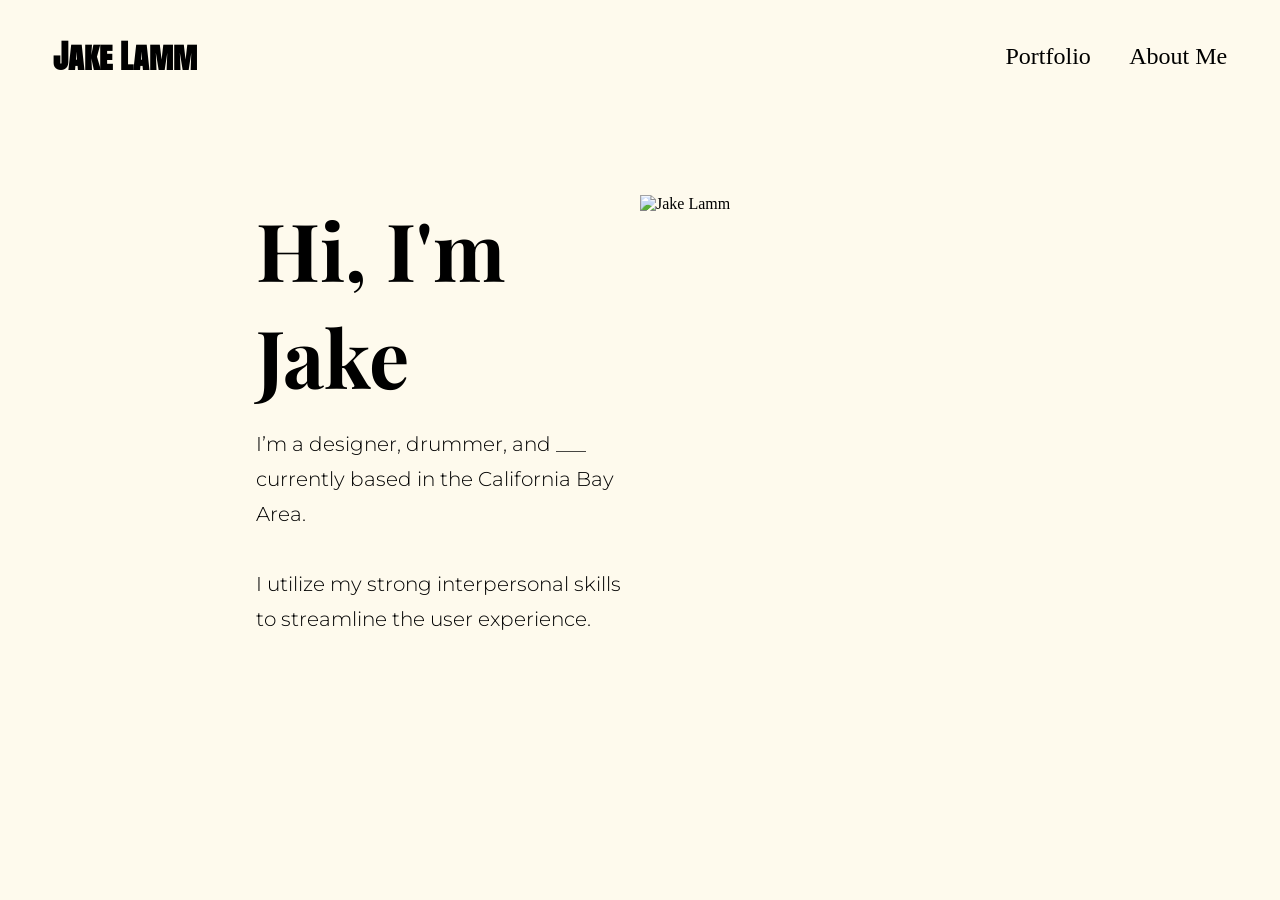
==== index.html @ f924c4e6 "Add files via upload" ====
<!DOCTYPE html>
<html lang="en">
<head>
    <meta charset="UTF-8">
    <meta name="viewport" content="width=device-width, initial-scale=1.0">
    <title>Jake Lamm - Portfolio</title>
    <link href="https://fonts.googleapis.com/css2?family=Anton+SC&display=swap" rel="stylesheet">
    <link href="https://fonts.googleapis.com/css2?family=Playfair+Display:ital,wght@0,400..900;1,400..900&display=swap" rel="stylesheet">
    <link href="https://fonts.googleapis.com/css2?family=Montserrat:ital,wght@0,100..900;1,100..900&family=Playfair+Display:ital,wght@0,400..900;1,400..900&display=swap" rel="stylesheet">
    <link href="styles.css" rel="stylesheet">
</head>
<body>

    <header>
        <h1><a href="index.html">Jake Lamm</a></h1>
        <ul>
            <li><a href="work.html">Portfolio</a></li>
            <li><a href="aboutme.html">About Me</a></li>
        </ul>
    </header>

    <main class="homepage">
        <section>
            <h1>Hi, I'm Jake</h1>
            <br>
            <p>I’m a designer, drummer, and ___ currently based in the California Bay Area. <br> <br>
            I utilize my strong interpersonal skills to streamline the user experience. 
            </p>
        </section>

        <img src="images/jakelamm.jpg" alt="Jake Lamm" width="400px" height="400px">
        <!-- UPDATE PICTURE -->
    </main>
    
</body>
</html>
---- styles.css ----
h1, h2, h3, p, nav ul {
    margin: 0;  
    padding: 0;
}

body{
    background-color: #fefaed;
}

/* Header */
header{
    display: flex;
    justify-content: space-between;
    padding: 1.5vw 3.5vw;
    align-items: center;
}

header h1 a{
    color: black;
    text-decoration: none;
    font-family: Anton SC;
    /* NEW FONT */
}

header ul {
    list-style-type: none;
    display: flex;
}

header ul li a {
    display: block;
    text-align: center;
    text-decoration: none;
    margin-left: 3vw;
    color: black;
    font-size: x-large;
}

/* body */
body main{
    margin: auto;
    margin-top: 7vw;
}

main{
    justify-content: space-around;
    max-width: 60vw;
}

.homepage{
    display: flex;
}

main h1{
    font-family: Playfair Display;
    font-size: 5em;
}

main p{
    font-size: 1.25em;
    line-height: 1.75em;
    font-family: Montserrat;
    font-weight: 300;
}

main section{
    max-width: 30vw;
}

/* Portfolio  */
main aside h2{
    /* border-bottom: 3px solid #8d8d8d; */
    margin-bottom: 20px;
}

main aside section{
    display: flex;
    justify-content: space-between;
    margin: 5px;
}
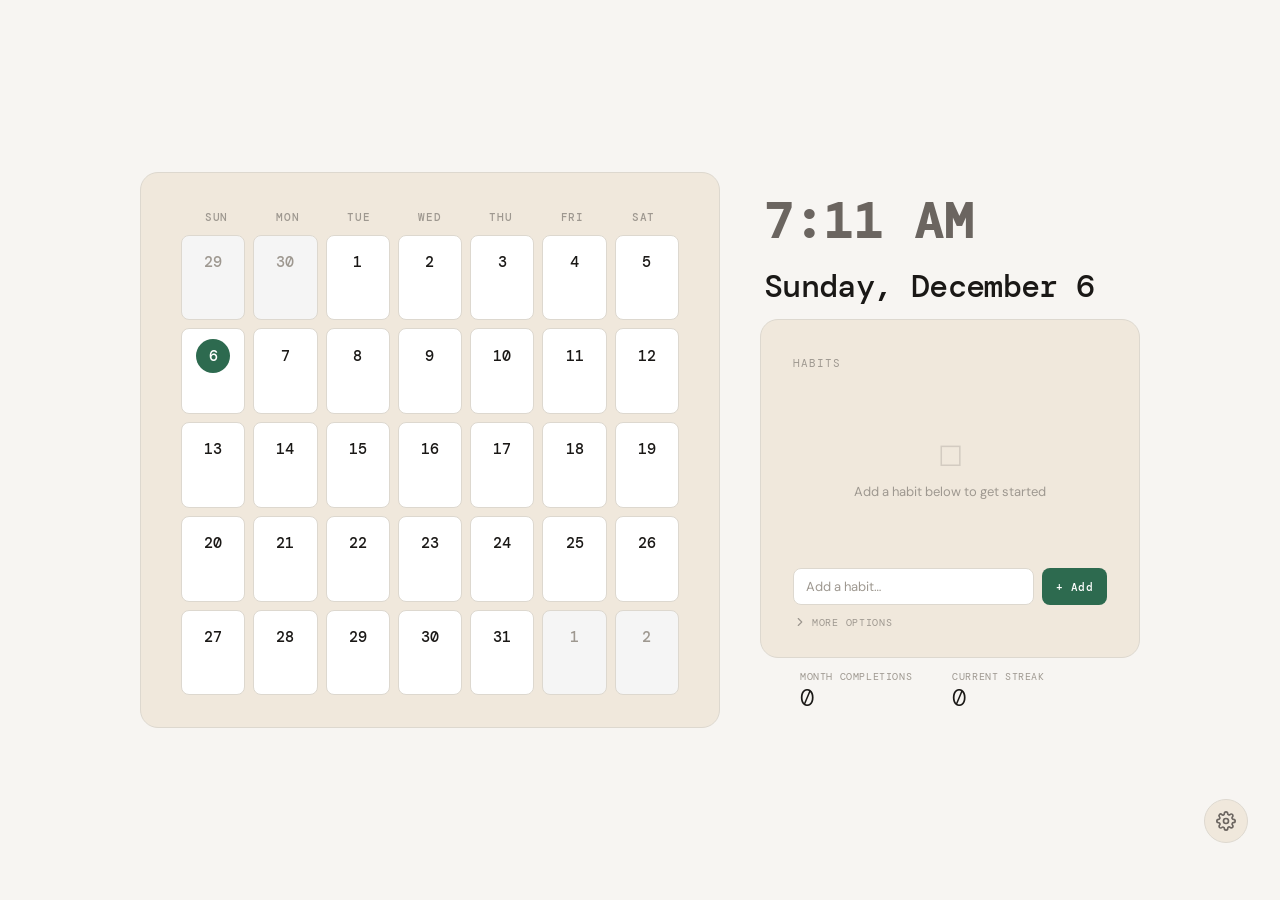
==== commit e973ed20: "Create index.html hopefully this works..." ====
--- a/index.html
+++ b/index.html
@@ -1,36 +1,2265 @@
 <!DOCTYPE html>
 <html lang="en">
 <head>
-    <meta charset="UTF-8">
-    <meta name="viewport" content="width=device-width, initial-scale=1.0">
-    <title>Jake Lamm - Portfolio</title>
-    <link href="https://fonts.googleapis.com/css2?family=Anton+SC&display=swap" rel="stylesheet">
-    <link href="https://fonts.googleapis.com/css2?family=Playfair+Display:ital,wght@0,400..900;1,400..900&display=swap" rel="stylesheet">
-    <link href="https://fonts.googleapis.com/css2?family=Montserrat:ital,wght@0,100..900;1,100..900&family=Playfair+Display:ital,wght@0,400..900;1,400..900&display=swap" rel="stylesheet">
-    <link href="styles.css" rel="stylesheet">
+<meta charset="UTF-8">
+<meta name="viewport" content="width=device-width, initial-scale=1.0">
+<title>Habit Tracker</title>
+<link rel="preconnect" href="https://fonts.googleapis.com">
+<link href="https://fonts.googleapis.com/css2?family=DM+Mono:wght@300;400;500&family=DM+Sans:wght@300;400;500&display=swap" rel="stylesheet">
+<style>
+*, *::before, *::after { box-sizing: border-box; margin: 0; padding: 0; }
+
+:root {
+  --bg: #f7f5f2;
+  --surface: #f0e8dc;
+  --surface-alt: #ede9e1;
+  --border: #ddd8cf;
+  --border-strong: #b8b0a2;
+  --text-primary: #1a1816;
+  --text-secondary: #6b6560;
+  --text-muted: #9e9890;
+  --accent: #2d6a4f;
+  --accent-mid: #40916c;
+  --accent-light: #d8f0e4;
+  --accent-text: #1b4332;
+  --done-bg: #d8f0e4;
+  --done-border: #95d5b2;
+  --done-text: #1b4332;
+  --danger: #b91c1c;
+  --font-sans: 'DM Sans', sans-serif;
+  --font-mono: 'DM Mono', monospace;
+  --r: 8px;
+  --r-lg: 14px;
+}
+
+html, body {
+  height: 100%;
+  font-family: var(--font-sans);
+  background: var(--bg);
+  color: var(--text-primary);
+  overflow: hidden;
+}
+
+.layout {
+  display: flex;
+  flex-direction: row;
+  align-items: center;
+  justify-content: center;
+  gap: 2.5rem;
+  width: 100vw;
+  height: 100vh;
+  padding: 7rem 8rem;
+}
+
+/* ── LEFT: Calendar ───────────────────────────── */
+.cal-column {
+  display: flex;
+  flex-direction: column;
+  align-items: stretch;
+  gap: 0.5rem;
+  flex: 3;
+  min-width: 0;
+  max-width: 580px;
+  height: auto;
+  align-self: center;
+}
+
+.cal-pane {
+  background: var(--surface);
+  border: 1px solid var(--border);
+  border-radius: 18px;
+  display: flex;
+  flex-direction: column;
+  padding: 2rem 2.5rem 2rem;
+  overflow: hidden;
+  min-width: 0;
+  flex: none;
+}
+
+.cal-header {
+  display: flex;
+  align-items: center;
+  justify-content: space-between;
+  margin-bottom: 1.75rem;
+  flex-shrink: 0;
+  position: relative;
+}
+
+.cal-title {
+  font-family: var(--font-mono);
+  font-size: 36px;
+  font-weight: 500;
+  letter-spacing: -0.03em;
+  color: var(--text-primary);
+  position: absolute;
+  left: 50%;
+  transform: translateX(-50%);
+  white-space: nowrap;
+}
+
+.cal-nav {
+  display: flex;
+  gap: 6px;
+}
+
+.cal-nav button {
+  width: 36px;
+  height: 36px;
+  border: 1px solid var(--border);
+  background: none;
+  border-radius: var(--r);
+  cursor: pointer;
+  color: var(--text-secondary);
+  font-size: 18px;
+  display: flex;
+  align-items: center;
+  justify-content: center;
+  transition: background 0.1s, border-color 0.1s;
+}
+
+.cal-nav button:hover {
+  background: var(--surface-alt);
+  border-color: var(--border-strong);
+}
+
+.cal-dow {
+  display: grid;
+  grid-template-columns: repeat(7, 1fr);
+  margin-bottom: 6px;
+  flex-shrink: 0;
+}
+
+.cal-dow span {
+  text-align: center;
+  font-family: var(--font-mono);
+  font-size: 11px;
+  font-weight: 500;
+  text-transform: uppercase;
+  letter-spacing: 0.07em;
+  color: var(--text-muted);
+  padding: 5px 0;
+}
+
+.cal-grid {
+  display: grid;
+  grid-template-columns: repeat(7, 1fr);
+  gap: 8px;
+  min-height: 0;
+}
+
+.cal-day {
+  display: flex;
+  flex-direction: column;
+  align-items: center;
+  justify-content: space-between;
+  padding: 15% 0 12%;
+  border-radius: var(--r);
+  cursor: pointer;
+  transition: background 0.1s, border-color 0.1s;
+  min-height: 0;
+  background: #ffffff;
+  border: 1px solid var(--border);
+  position: relative;
+  aspect-ratio: 3 / 4;
+}
+
+.cell-bottom-stack {
+  display: flex;
+  flex-direction: column;
+  align-items: center;
+  gap: 10px;
+}
+
+.note-icon {
+  width: 12px;
+  height: 12px;
+  color: var(--text-muted);
+  position: relative;
+  cursor: default;
+}
+
+.note-icon svg { width: 100%; height: 100%; display: block; }
+
+.note-tooltip {
+  display: none;
+  position: absolute;
+  bottom: calc(100% + 8px);
+  left: 50%;
+  transform: translateX(-50%);
+  background: var(--text-primary);
+  color: var(--bg);
+  font-family: var(--font-sans);
+  font-size: 12px;
+  line-height: 1.4;
+  padding: 8px 10px;
+  border-radius: 8px;
+  width: 160px;
+  white-space: pre-wrap;
+  word-break: break-word;
+  box-shadow: 0 4px 16px rgba(0,0,0,0.18);
+  z-index: 300;
+  pointer-events: none;
+}
+
+.note-tooltip::after {
+  content: '';
+  position: absolute;
+  top: 100%;
+  left: 50%;
+  transform: translateX(-50%);
+  border: 5px solid transparent;
+  border-top-color: var(--text-primary);
+}
+
+.note-icon:hover .note-tooltip { display: block; }
+
+.cal-day.other-month .note-icon { opacity: 0.4; }
+
+.cal-day:hover:not(.other-month) { border-color: var(--border-strong); border-width: 2px; }
+.cal-day.other-month { cursor: default; background: #f5f5f5; border-color: var(--border); }
+.cal-day.other-month .cal-day-num { color: #bbb; }
+.cal-day.other-month .dot { opacity: 0.3; }
+
+.cal-day-num {
+  font-family: var(--font-mono);
+  font-size: 15px;
+  font-weight: 500;
+  color: var(--text-primary);
+  line-height: 1;
+  width: 34px;
+  height: 34px;
+  display: flex;
+  align-items: center;
+  justify-content: center;
+  border-radius: 50%;
+  flex-shrink: 0;
+  transition: background 0.1s, color 0.1s;
+}
+
+.cal-day.other-month .cal-day-num { color: var(--text-muted); }
+
+.cal-day.today .cal-day-num {
+  background: var(--accent);
+  color: #fff;
+  font-weight: 500;
+}
+
+.cal-day.selected:not(.today) .cal-day-num {
+  outline: 2px solid var(--accent);
+  outline-offset: 1px;
+  background: var(--accent-light);
+  color: var(--accent-text);
+}
+
+.dot-row {
+  display: flex;
+  gap: 3px;
+  flex-wrap: wrap;
+  justify-content: center;
+  max-width: 42px;
+}
+
+.dot {
+  width: 6px;
+  height: 6px;
+  border-radius: 50%;
+  background: var(--accent-mid);
+  opacity: 0.25;
+  transition: opacity 0.1s;
+}
+
+.dot.done { opacity: 1; }
+
+/* Footer row */
+.cal-footer {
+  display: flex;
+  align-items: center;
+  justify-content: space-between;
+  padding: 0 2.5rem;
+  flex-shrink: 0;
+  gap: 1rem;
+}
+
+.cal-stats {
+  display: flex;
+  gap: 2.5rem;
+}
+
+.cal-stat-label {
+  font-family: var(--font-mono);
+  font-size: 10px;
+  text-transform: uppercase;
+  letter-spacing: 0.06em;
+  color: var(--text-muted);
+  margin-bottom: 3px;
+}
+
+.cal-stat-value {
+  font-family: var(--font-mono);
+  font-size: 24px;
+  font-weight: 300;
+  color: var(--text-primary);
+  line-height: 1;
+}
+
+.cal-legend {
+  display: flex;
+  gap: 1rem;
+  flex-wrap: wrap;
+  justify-content: flex-end;
+}
+
+.legend-item {
+  display: flex;
+  align-items: center;
+  gap: 6px;
+  font-size: 11px;
+  color: var(--text-muted);
+}
+
+.legend-dot {
+  width: 8px;
+  height: 8px;
+  border-radius: 50%;
+}
+
+/* ── RIGHT: Habits pane ──────────────────────── */
+.habits-column {
+  display: flex;
+  flex-direction: column;
+  align-items: stretch;
+  gap: 0.75rem;
+  flex: 2;
+  min-width: 0;
+  max-width: 380px;
+  align-self: center;
+}
+
+.clock-label {
+  font-family: var(--font-mono);
+  font-size: 48px;
+  font-weight: 600;
+  color: var(--text-secondary);
+  letter-spacing: 0.02em;
+  padding: 0 4px;
+}
+
+.selected-date-label {
+  font-family: var(--font-mono);
+  font-size: 32px;
+  font-weight: 500;
+  color: var(--text-primary);
+  letter-spacing: -0.02em;
+  padding: 0 4px;
+}
+.habits-pane {
+  display: flex;
+  flex-direction: column;
+  height: auto;
+  max-height: 65%;
+  overflow: hidden;
+  background: var(--surface);
+  border: 1px solid var(--border);
+  border-radius: 18px;
+  min-width: 0;
+}
+
+.habits-top {
+  padding: 2.25rem 2rem 1.25rem;
+  flex-shrink: 0;
+}
+
+.habits-header {
+  display: flex;
+  align-items: baseline;
+  justify-content: space-between;
+}
+
+.habits-title {
+  font-family: var(--font-mono);
+  font-size: 11px;
+  text-transform: uppercase;
+  letter-spacing: 0.09em;
+  color: var(--text-muted);
+}
+
+.add-form {
+  display: flex;
+  flex-direction: column;
+  gap: 10px;
+  padding: 1.25rem 2rem 1.75rem;
+  flex-shrink: 0;
+}
+
+.add-form-row {
+  display: flex;
+  gap: 8px;
+}
+
+.add-form input {
+  flex: 1;
+  font-family: var(--font-sans);
+  font-size: 13px;
+  padding: 9px 12px;
+  border: 1.5px solid var(--border);
+  border-radius: var(--r);
+  background: #ffffff;
+  color: var(--text-primary);
+  outline: none;
+  transition: border-color 0.15s;
+}
+
+.add-form input::placeholder { color: var(--text-muted); }
+.add-form input:focus { border-color: var(--accent); }
+
+.add-form #add-btn {
+  font-family: var(--font-mono);
+  font-size: 11px;
+  font-weight: 500;
+  padding: 9px 14px;
+  background: var(--accent);
+  color: #fff;
+  border: none;
+  border-radius: var(--r);
+  cursor: pointer;
+  letter-spacing: 0.03em;
+  transition: opacity 0.15s, transform 0.1s;
+  white-space: nowrap;
+}
+
+.add-form #add-btn:hover { opacity: 0.85; }
+.add-form #add-btn:active { transform: scale(0.97); }
+
+.habit-list-scroll {
+  flex: 1;
+  overflow-y: auto;
+  padding: 0 2rem;
+}
+
+.habit-list {
+  display: flex;
+  flex-direction: column;
+  gap: 8px;
+}
+
+.habit-card {
+  background: #ffffff;
+  border: 1px solid var(--border);
+  border-radius: var(--r-lg);
+  padding: 12px 15px;
+  display: flex;
+  align-items: center;
+  gap: 12px;
+  cursor: pointer;
+  transition: border-color 0.12s, background 0.12s, transform 0.1s;
+  user-select: none;
+}
+
+.habit-card:hover { border-color: var(--border-strong); }
+.habit-card:active { transform: scale(0.99); }
+.habit-card.done { background: var(--done-bg); border-color: var(--done-border); }
+
+.habit-check {
+  width: 26px;
+  height: 26px;
+  border-radius: 50%;
+  border: 1.5px solid var(--border-strong);
+  background: #ffffff;
+  display: flex;
+  align-items: center;
+  justify-content: center;
+  flex-shrink: 0;
+  transition: all 0.12s;
+}
+
+.habit-card.done .habit-check { background: var(--accent); border-color: var(--accent); }
+
+.habit-check svg {
+  width: 12px; height: 12px;
+  stroke: #fff; stroke-width: 2.5; fill: none;
+  opacity: 0; transition: opacity 0.1s;
+}
+
+.habit-card.done .habit-check svg { opacity: 1; }
+
+.habit-info { flex: 1; min-width: 0; }
+
+.habit-name {
+  font-size: 14px;
+  font-weight: 400;
+  color: var(--text-primary);
+  white-space: nowrap;
+  overflow: hidden;
+  text-overflow: ellipsis;
+  cursor: text;
+}
+
+.habit-name:hover { text-decoration: underline; text-decoration-color: var(--border-strong); }
+
+.habit-card.done .habit-name { color: var(--done-text); }
+
+.habit-meta {
+  display: flex;
+  align-items: center;
+  gap: 8px;
+  margin-top: 4px;
+}
+
+.habit-streak {
+  font-family: var(--font-mono);
+  font-size: 10px;
+  color: var(--text-muted);
+}
+
+.habit-streak.active { color: var(--accent); }
+
+.habit-week-dots {
+  display: flex;
+  gap: 3px;
+  align-items: center;
+}
+
+.week-dot {
+  width: 6px; height: 6px;
+  border-radius: 50%;
+  background: var(--border-strong);
+}
+
+.week-dot.done { background: var(--accent-mid); }
+.week-dot.sel { outline: 1.5px solid var(--accent); outline-offset: 1px; }
+
+.del-btn {
+  width: 26px; height: 26px;
+  background: none; border: none;
+  cursor: pointer;
+  color: var(--text-muted);
+  font-size: 17px; line-height: 1;
+  display: flex; align-items: center; justify-content: center;
+  border-radius: var(--r);
+  opacity: 0;
+  transition: opacity 0.12s, color 0.1s, background 0.1s;
+  flex-shrink: 0;
+}
+
+.habit-card:hover .del-btn { opacity: 1; }
+.del-btn:hover { color: var(--danger); background: #fee2e2; }
+
+.edit-btn {
+  width: 26px; height: 26px;
+  background: none; border: none;
+  cursor: pointer;
+  color: var(--text-muted);
+  display: flex; align-items: center; justify-content: center;
+  border-radius: var(--r);
+  opacity: 0;
+  transition: opacity 0.12s, color 0.1s, background 0.1s;
+  flex-shrink: 0;
+}
+
+.edit-btn svg { width: 13px; height: 13px; }
+.habit-card:hover .edit-btn { opacity: 1; }
+.edit-btn:hover { color: var(--accent); background: var(--accent-light); }
+
+.edit-section-label {
+  font-family: var(--font-mono);
+  font-size: 10px;
+  text-transform: uppercase;
+  letter-spacing: 0.07em;
+  color: var(--text-muted);
+  margin-bottom: 5px;
+}
+
+.edit-dates-row {
+  display: grid;
+  grid-template-columns: 1fr 1fr;
+  gap: 10px;
+}
+
+.edit-days-presets { display: flex; gap: 6px; margin-top: -4px; }
+
+/* ── Edit form ────────────────────────────── */
+.habit-card-edit {
+  background: #ffffff;
+  border: 1.5px solid var(--accent);
+  border-radius: var(--r-lg);
+  padding: 12px 15px;
+  display: flex;
+  flex-direction: column;
+  gap: 10px;
+  cursor: default;
+}
+
+.edit-row {
+  display: flex;
+  gap: 8px;
+}
+
+.edit-name-input {
+  flex: 1;
+  font-family: var(--font-sans);
+  font-size: 14px;
+  padding: 8px 10px;
+  border: 1.5px solid var(--border);
+  border-radius: var(--r);
+  background: #ffffff;
+  color: var(--text-primary);
+  outline: none;
+  transition: border-color 0.15s;
+}
+
+.edit-name-input:focus { border-color: var(--accent); }
+
+.edit-actions {
+  display: flex;
+  gap: 8px;
+  justify-content: flex-end;
+}
+
+.edit-save-btn, .edit-cancel-btn {
+  font-family: var(--font-mono);
+  font-size: 11px;
+  font-weight: 500;
+  padding: 7px 14px;
+  border-radius: var(--r);
+  cursor: pointer;
+  letter-spacing: 0.03em;
+  border: none;
+  transition: opacity 0.15s;
+}
+
+.edit-save-btn { background: var(--accent); color: #fff; }
+.edit-cancel-btn { background: var(--surface); color: var(--text-secondary); border: 1px solid var(--border); }
+.edit-save-btn:hover, .edit-cancel-btn:hover { opacity: 0.85; }
+
+.empty-state {
+  text-align: center;
+  padding: 3rem 0;
+  color: var(--text-muted);
+}
+
+.empty-state .e-icon { font-size: 28px; display: block; margin-bottom: 8px; opacity: 0.35; }
+.empty-state p { font-size: 13px; }
+
+.habit-card.unscheduled { opacity: 0.45; }
+.habit-card.unscheduled .habit-name { cursor: default; }
+.habit-card.unscheduled .habit-name:hover { background: none; text-decoration: none; }
+.habit-check-off { border-color: var(--border) !important; background: var(--surface-alt) !important; }
+
+.more-settings-toggle {
+  display: flex;
+  align-items: center;
+  gap: 5px;
+  background: none;
+  border: none;
+  outline: none;
+  box-shadow: none;
+  font-family: var(--font-mono);
+  font-size: 10px;
+  text-transform: uppercase;
+  letter-spacing: 0.07em;
+  color: var(--text-muted);
+  cursor: pointer;
+  padding: 0;
+  margin: 0;
+  transition: color 0.12s;
+  align-self: flex-start;
+  -webkit-appearance: none;
+  appearance: none;
+}
+
+.more-settings-toggle:hover { color: var(--text-secondary); }
+.more-settings-toggle:focus { outline: none; box-shadow: none; }
+.more-settings-toggle svg { width: 14px; height: 14px; transition: transform 0.2s; flex-shrink: 0; }
+.more-settings-toggle svg { transform: rotate(0deg); }
+.more-settings-toggle[aria-expanded="false"] svg { transform: rotate(-90deg); }
+
+.more-settings-panel { display: none; flex-direction: column; gap: 10px; padding-top: 4px; }
+.more-settings-panel.open { display: flex; }
+
+.more-settings-label {
+  font-family: var(--font-mono);
+  font-size: 10px;
+  text-transform: uppercase;
+  letter-spacing: 0.07em;
+  color: var(--text-muted);
+}
+
+.habit-days-row { display: flex; gap: 5px; }
+
+.habit-day-btn {
+  width: 32px;
+  height: 32px;
+  flex-shrink: 0;
+  font-family: var(--font-mono);
+  font-size: 11px;
+  font-weight: 500;
+  padding: 0;
+  border: 1px solid var(--border);
+  background: #ffffff;
+  color: var(--text-muted);
+  border-radius: 50%;
+  cursor: pointer;
+  display: flex;
+  align-items: center;
+  justify-content: center;
+  transition: background 0.1s, color 0.1s, border-color 0.1s;
+}
+
+.habit-day-btn.active { background: var(--accent); color: #fff; border-color: var(--accent); }
+
+.habit-days-presets { display: flex; gap: 6px; }
+
+.more-settings-dates {
+  display: grid;
+  grid-template-columns: 1fr 1fr;
+  gap: 10px;
+  margin-top: 6px;
+}
+
+.more-settings-date-field {
+  display: flex;
+  flex-direction: column;
+  gap: 5px;
+}
+
+.date-input {
+  font-family: var(--font-mono);
+  font-size: 12px;
+  padding: 7px 10px;
+  border: 1px solid var(--border);
+  border-radius: var(--r);
+  background: #ffffff;
+  color: var(--text-primary);
+  outline: none;
+  width: 100%;
+  cursor: pointer;
+  transition: border-color 0.15s;
+}
+
+.date-input:focus { border-color: var(--accent); }
+.date-input::-webkit-calendar-picker-indicator { display: none; }
+
+/* ── Custom date picker ───────────────────── */
+.date-picker-wrap {
+  position: relative;
+  display: flex;
+  align-items: center;
+}
+
+.date-picker-input {
+  padding-right: 32px;
+  cursor: pointer;
+}
+
+.date-picker-input:focus { outline: none; border-color: var(--accent); }
+
+.date-picker-icon {
+  position: absolute;
+  right: 8px;
+  background: none;
+  border: none;
+  cursor: pointer;
+  color: var(--text-muted);
+  padding: 0;
+  display: flex;
+  align-items: center;
+  transition: color 0.12s;
+}
+
+.date-picker-icon:hover { color: var(--accent); }
+.date-picker-icon svg { width: 14px; height: 14px; }
+
+/* ── Mini calendar popup ──────────────────── */
+.mini-cal-popup {
+  display: none;
+  position: fixed;
+  background: var(--bg);
+  border: 1px solid var(--border);
+  border-radius: 12px;
+  box-shadow: 0 8px 30px rgba(0,0,0,0.12);
+  padding: 12px;
+  width: 224px;
+  z-index: 200;
+}
+
+.mini-cal-popup.open { display: block; }
+
+.mini-cal-header {
+  display: flex;
+  align-items: center;
+  justify-content: space-between;
+  margin-bottom: 10px;
+}
+
+.mini-cal-title {
+  font-family: var(--font-mono);
+  font-size: 12px;
+  font-weight: 500;
+  color: var(--text-primary);
+}
+
+.mini-cal-nav {
+  width: 24px;
+  height: 24px;
+  border: 1px solid var(--border);
+  background: #ffffff;
+  border-radius: 6px;
+  cursor: pointer;
+  font-size: 15px;
+  color: var(--text-secondary);
+  display: flex;
+  align-items: center;
+  justify-content: center;
+  transition: background 0.1s;
+}
+
+.mini-cal-nav:hover { background: var(--surface); }
+
+.mini-cal-dow {
+  display: grid;
+  grid-template-columns: repeat(7, 1fr);
+  margin-bottom: 4px;
+}
+
+.mini-cal-dow span {
+  text-align: center;
+  font-family: var(--font-mono);
+  font-size: 9px;
+  font-weight: 500;
+  text-transform: uppercase;
+  letter-spacing: 0.04em;
+  color: var(--text-muted);
+  padding: 3px 0;
+}
+
+.mini-cal-grid {
+  display: grid;
+  grid-template-columns: repeat(7, 1fr);
+  gap: 2px;
+}
+
+.mini-cal-day {
+  width: 28px;
+  height: 28px;
+  display: flex;
+  align-items: center;
+  justify-content: center;
+  font-family: var(--font-mono);
+  font-size: 11px;
+  border-radius: 50%;
+  cursor: pointer;
+  color: var(--text-primary);
+  transition: background 0.1s, color 0.1s;
+  border: none;
+  background: none;
+}
+
+.mini-cal-day:hover { background: var(--surface); }
+.mini-cal-day.other-month { color: var(--text-muted); }
+.mini-cal-day.today { font-weight: 600; background: var(--accent); color: #fff; }
+.mini-cal-day.today:hover { background: var(--accent); opacity: 0.9; }
+.mini-cal-day.selected { background: var(--accent); color: #fff; }
+.mini-cal-day.selected:hover { background: var(--accent); }
+
+.mini-cal-footer {
+  display: flex;
+  gap: 6px;
+  margin-top: 10px;
+  padding-top: 10px;
+  border-top: 1px solid var(--border);
+}
+
+.mini-cal-today-btn, .mini-cal-clear-btn {
+  flex: 1;
+  font-family: var(--font-mono);
+  font-size: 11px;
+  font-weight: 500;
+  padding: 7px 0;
+  border-radius: 6px;
+  cursor: pointer;
+  transition: opacity 0.12s;
+  border: none;
+}
+
+.mini-cal-today-btn { background: var(--accent); color: #fff; }
+.mini-cal-clear-btn { background: var(--surface); color: var(--text-secondary); border: 1px solid var(--border); }
+.mini-cal-today-btn:hover, .mini-cal-clear-btn:hover { opacity: 0.8; }
+
+
+
+.days-preset-btn {
+  font-family: var(--font-mono);
+  font-size: 10px;
+  padding: 5px 10px;
+  border: 1px solid var(--border);
+  background: none;
+  color: var(--text-secondary);
+  border-radius: 20px;
+  cursor: pointer;
+  transition: background 0.1s, border-color 0.1s, color 0.1s;
+  white-space: nowrap;
+}
+
+.days-preset-btn:hover { border-color: var(--accent); color: var(--accent); }
+
+::-webkit-scrollbar { width: 4px; }
+::-webkit-scrollbar-track { background: transparent; }
+::-webkit-scrollbar-thumb { background: var(--border); border-radius: 2px; }
+/* ── Settings gear ─────────────────────────── */
+.settings-gear {
+  position: fixed;
+  bottom: calc(2rem + 25px);
+  right: 2rem;
+  width: 44px;
+  height: 44px;
+  border-radius: 50%;
+  border: 1px solid var(--border);
+  background: var(--surface);
+  color: var(--text-secondary);
+  display: flex;
+  align-items: center;
+  justify-content: center;
+  cursor: pointer;
+  transition: background 0.15s, color 0.15s, transform 0.15s;
+  z-index: 50;
+}
+
+.settings-gear:hover {
+  background: var(--accent);
+  color: #fff;
+  transform: rotate(30deg);
+}
+
+.settings-gear svg { width: 20px; height: 20px; }
+
+/* ── Settings overlay ──────────────────────── */
+.settings-overlay {
+  position: fixed;
+  inset: 0;
+  background: rgba(0,0,0,0.25);
+  display: none;
+  align-items: center;
+  justify-content: center;
+  z-index: 100;
+}
+
+.settings-overlay.open { display: flex; }
+
+.settings-panel {
+  background: var(--bg);
+  border: 1px solid var(--border);
+  border-radius: 16px;
+  width: 340px;
+  max-width: 90vw;
+  padding: 1.75rem;
+  box-shadow: 0 12px 40px rgba(0,0,0,0.12);
+}
+
+.settings-header {
+  display: flex;
+  align-items: center;
+  justify-content: space-between;
+  margin-bottom: 1.5rem;
+}
+
+.settings-title {
+  font-family: var(--font-mono);
+  font-size: 14px;
+  font-weight: 500;
+  letter-spacing: 0.02em;
+  color: var(--text-primary);
+}
+
+.settings-close {
+  width: 28px;
+  height: 28px;
+  border: none;
+  background: none;
+  font-size: 20px;
+  line-height: 1;
+  color: var(--text-muted);
+  cursor: pointer;
+  border-radius: var(--r);
+  display: flex;
+  align-items: center;
+  justify-content: center;
+  transition: background 0.1s, color 0.1s;
+}
+
+.settings-close:hover { background: var(--surface); color: var(--text-primary); }
+
+.settings-section {
+  margin-bottom: 1.5rem;
+}
+
+.settings-section:last-child { margin-bottom: 0; }
+
+.settings-label {
+  font-family: var(--font-mono);
+  font-size: 10px;
+  text-transform: uppercase;
+  letter-spacing: 0.08em;
+  color: var(--text-muted);
+  margin-bottom: 0.75rem;
+}
+
+.theme-options {
+  display: flex;
+  gap: 10px;
+}
+
+.theme-swatch {
+  width: 40px;
+  height: 40px;
+  border-radius: 50%;
+  border: 2px solid var(--border);
+  cursor: pointer;
+  padding: 0;
+  position: relative;
+  overflow: hidden;
+  transition: border-color 0.15s, transform 0.1s;
+  display: flex;
+}
+
+.theme-swatch span {
+  flex: 1;
+  height: 100%;
+}
+
+.theme-swatch:hover { transform: scale(1.08); }
+.theme-swatch.active { border-color: var(--accent); border-width: 3px; }
+
+.settings-checkbox {
+  display: flex;
+  align-items: center;
+  gap: 10px;
+  font-size: 13px;
+  color: var(--text-primary);
+  cursor: pointer;
+  padding: 6px 0;
+}
+
+.settings-checkbox input {
+  width: 16px;
+  height: 16px;
+  accent-color: var(--accent);
+  cursor: pointer;
+}
+
+/* ── Journal ──────────────────────────────── */
+.journal-section {
+  padding: 1.5rem 2rem 0.5rem;
+  flex-shrink: 0;
+}
+
+.journal-toggle {
+  display: flex;
+  align-items: center;
+  gap: 5px;
+  background: none;
+  border: none;
+  outline: none;
+  font-family: var(--font-mono);
+  font-size: 10px;
+  text-transform: uppercase;
+  letter-spacing: 0.07em;
+  color: var(--text-muted);
+  cursor: pointer;
+  padding: 0;
+  margin-bottom: 0;
+  transition: color 0.12s;
+  -webkit-appearance: none;
+  appearance: none;
+}
+
+.journal-toggle:hover { color: var(--text-secondary); }
+
+.journal-chevron {
+  width: 13px;
+  height: 13px;
+  transition: transform 0.2s;
+  flex-shrink: 0;
+}
+
+.journal-toggle[aria-expanded="false"] .journal-chevron {
+  transform: rotate(-90deg);
+}
+
+.journal-body {
+  overflow: hidden;
+  transition: max-height 0.2s ease, opacity 0.2s ease, margin-top 0.2s ease;
+  max-height: 200px;
+  opacity: 1;
+  margin-top: 0.5rem;
+}
+
+.journal-body.collapsed {
+  max-height: 0;
+  opacity: 0;
+  margin-top: 0;
+}
+
+.journal-textarea {
+  width: 100%;
+  min-height: 60px;
+  resize: vertical;
+  font-family: var(--font-sans);
+  font-size: 13px;
+  padding: 10px 12px;
+  border: 1.5px solid var(--border);
+  border-radius: var(--r);
+  background: #ffffff;
+  color: var(--text-primary);
+  outline: none;
+  transition: border-color 0.15s;
+}
+
+.journal-textarea::placeholder { color: var(--text-muted); }
+.journal-textarea:focus { border-color: var(--accent); }
+
+/* ── Weekday picker (start of week) ──────── */
+.weekday-options {
+  display: flex;
+  gap: 6px;
+}
+
+.weekday-btn {
+  flex: 1;
+  font-family: var(--font-mono);
+  font-size: 11px;
+  font-weight: 500;
+  padding: 8px 4px;
+  border: 1px solid var(--border);
+  background: var(--surface);
+  color: var(--text-secondary);
+  border-radius: var(--r);
+  cursor: pointer;
+  transition: background 0.12s, color 0.12s, border-color 0.12s;
+}
+
+.weekday-btn:hover { border-color: var(--border-strong); }
+.weekday-btn.active { background: var(--accent); color: #fff; border-color: var(--accent); }
+
+/* ── Segmented controls ──────────────────── */
+.segmented {
+  display: flex;
+  gap: 6px;
+  flex-wrap: wrap;
+}
+
+.segmented-btn {
+  flex: 1 1 auto;
+  font-family: var(--font-mono);
+  font-size: 11px;
+  font-weight: 500;
+  padding: 8px 10px;
+  border: 1px solid var(--border);
+  background: var(--surface);
+  color: var(--text-secondary);
+  border-radius: var(--r);
+  cursor: pointer;
+  white-space: nowrap;
+  transition: background 0.12s, color 0.12s, border-color 0.12s;
+}
+
+.segmented-btn:hover { border-color: var(--border-strong); }
+.segmented-btn.active { background: var(--accent); color: #fff; border-color: var(--accent); }
+
+</style>
 </head>
 <body>
-
-    <header>
-        <h1><a href="index.html">Jake Lamm</a></h1>
-        <ul>
-            <li><a href="work.html">Portfolio</a></li>
-            <li><a href="aboutme.html">About Me</a></li>
-        </ul>
-    </header>
-
-    <main class="homepage">
-        <section>
-            <h1>Hi, I'm Jake</h1>
-            <br>
-            <p>I’m a designer, drummer, and ___ currently based in the California Bay Area. <br> <br>
-            I utilize my strong interpersonal skills to streamline the user experience. 
-            </p>
-        </section>
-
-        <img src="images/jakelamm.jpg" alt="Jake Lamm" width="400px" height="400px">
-        <!-- UPDATE PICTURE -->
-    </main>
-    
+<div class="layout">
+
+  <!-- LEFT: Calendar -->
+  <div class="cal-column">
+    <aside class="cal-pane">
+      <div class="cal-dow" id="cal-dow"></div>
+
+      <div class="cal-grid" id="cal-grid"></div>
+    </aside>
+
+  </div>
+
+  <!-- RIGHT: Habits column -->
+  <div class="habits-column">
+    <div class="clock-label" id="clock-label"></div>
+    <div class="selected-date-label" id="selected-date-label"></div>
+    <main class="habits-pane">
+      <div class="habits-top">
+        <div class="habits-header">
+          <span class="habits-title">Habits</span>
+        </div>
+      </div>
+
+    <div class="habit-list-scroll">
+      <div class="habit-list" id="habit-list"></div>
+    </div>
+
+    <div class="journal-section" id="journal-section">
+      <button class="journal-toggle" id="journal-toggle" aria-expanded="false">
+        <svg class="journal-chevron" viewBox="0 0 24 24" fill="none" stroke="currentColor" stroke-width="2" stroke-linecap="round" stroke-linejoin="round"><polyline points="6 9 12 15 18 9"/></svg>
+        Notes for the day
+      </button>
+      <div class="journal-body collapsed" id="journal-body">
+        <textarea class="journal-textarea" id="journal-textarea" placeholder="Write a quick note…" maxlength="500"></textarea>
+      </div>
+    </div>
+
+    <div class="add-form">
+      <div class="add-form-row">
+        <input type="text" id="habit-input" placeholder="Add a habit…" maxlength="60" autocomplete="off" />
+        <button id="add-btn">+ Add</button>
+      </div>
+      <button class="more-settings-toggle" id="more-settings-toggle" aria-expanded="false">
+        <svg viewBox="0 0 24 24" fill="none" stroke="currentColor" stroke-width="2" stroke-linecap="round" stroke-linejoin="round" id="more-settings-chevron"><polyline points="6 9 12 15 18 9"/></svg>
+        More options
+      </button>
+      <div class="more-settings-panel" id="more-settings-panel">
+        <div class="more-settings-label">Repeat on</div>
+        <div class="habit-days-row" id="habit-days-row">
+          <button class="habit-day-btn active" data-day="0">Su</button>
+          <button class="habit-day-btn active" data-day="1">Mo</button>
+          <button class="habit-day-btn active" data-day="2">Tu</button>
+          <button class="habit-day-btn active" data-day="3">We</button>
+          <button class="habit-day-btn active" data-day="4">Th</button>
+          <button class="habit-day-btn active" data-day="5">Fr</button>
+          <button class="habit-day-btn active" data-day="6">Sa</button>
+        </div>
+        <div class="habit-days-presets">
+          <button class="days-preset-btn" onclick="setDayPreset('everyday')">Every day</button>
+          <button class="days-preset-btn" onclick="setDayPreset('weekdays')">Weekdays</button>
+          <button class="days-preset-btn" onclick="setDayPreset('weekends')">Weekends</button>
+        </div>
+        <div class="more-settings-dates">
+          <div class="more-settings-date-field">
+            <label class="more-settings-label">Start date</label>
+            <div class="date-picker-wrap" id="start-date-wrap">
+              <input type="text" class="date-input date-picker-input" id="habit-start-date" placeholder="None" readonly />
+              <button class="date-picker-icon" onclick="openDatePicker('start')" tabindex="-1" aria-label="Pick start date">
+                <svg viewBox="0 0 24 24" fill="none" stroke="currentColor" stroke-width="2" stroke-linecap="round" stroke-linejoin="round"><rect x="3" y="4" width="18" height="18" rx="2"/><line x1="16" y1="2" x2="16" y2="6"/><line x1="8" y1="2" x2="8" y2="6"/><line x1="3" y1="10" x2="21" y2="10"/></svg>
+              </button>
+            </div>
+          </div>
+          <div class="more-settings-date-field">
+            <label class="more-settings-label">End date</label>
+            <div class="date-picker-wrap" id="end-date-wrap">
+              <input type="text" class="date-input date-picker-input" id="habit-end-date" placeholder="None" readonly />
+              <button class="date-picker-icon" onclick="openDatePicker('end')" tabindex="-1" aria-label="Pick end date">
+                <svg viewBox="0 0 24 24" fill="none" stroke="currentColor" stroke-width="2" stroke-linecap="round" stroke-linejoin="round"><rect x="3" y="4" width="18" height="18" rx="2"/><line x1="16" y1="2" x2="16" y2="6"/><line x1="8" y1="2" x2="8" y2="6"/><line x1="3" y1="10" x2="21" y2="10"/></svg>
+              </button>
+            </div>
+          </div>
+        </div>
+      </div>
+    </div>
+  </main>
+
+  <!-- Mini date picker popup -->
+  <div class="mini-cal-popup" id="mini-cal-popup">
+    <div class="mini-cal-header">
+      <button class="mini-cal-nav" id="mini-cal-prev">&#8249;</button>
+      <span class="mini-cal-title" id="mini-cal-title"></span>
+      <button class="mini-cal-nav" id="mini-cal-next">&#8250;</button>
+    </div>
+    <div class="mini-cal-dow">
+      <span>Su</span><span>Mo</span><span>Tu</span>
+      <span>We</span><span>Th</span><span>Fr</span><span>Sa</span>
+    </div>
+    <div class="mini-cal-grid" id="mini-cal-grid"></div>
+    <div class="mini-cal-footer">
+      <button class="mini-cal-today-btn" id="mini-cal-today-btn">Today</button>
+      <button class="mini-cal-clear-btn" id="mini-cal-clear-btn">Clear</button>
+    </div>
+  </div>
+
+  <div class="cal-footer" id="cal-footer">
+    <div class="cal-stats">
+      <div id="stat-month-block">
+        <div class="cal-stat-label">Month completions</div>
+        <div class="cal-stat-value" id="stat-month">0</div>
+      </div>
+      <div id="stat-streak-block">
+        <div class="cal-stat-label">Current streak</div>
+        <div class="cal-stat-value" id="stat-streak">0</div>
+      </div>
+    </div>
+  </div>
+
+  </div><!-- end .habits-column -->
+</div>
+
+<!-- Settings gear -->
+<button class="settings-gear" id="settings-gear" aria-label="Open settings" title="Settings">
+  <svg viewBox="0 0 24 24" fill="none" stroke="currentColor" stroke-width="2" stroke-linecap="round" stroke-linejoin="round">
+    <circle cx="12" cy="12" r="3"></circle>
+    <path d="M19.4 15a1.65 1.65 0 0 0 .33 1.82l.06.06a2 2 0 1 1-2.83 2.83l-.06-.06a1.65 1.65 0 0 0-1.82-.33 1.65 1.65 0 0 0-1 1.51V21a2 2 0 0 1-4 0v-.09A1.65 1.65 0 0 0 9 19.4a1.65 1.65 0 0 0-1.82.33l-.06.06a2 2 0 1 1-2.83-2.83l.06-.06a1.65 1.65 0 0 0 .33-1.82 1.65 1.65 0 0 0-1.51-1H3a2 2 0 0 1 0-4h.09A1.65 1.65 0 0 0 4.6 9a1.65 1.65 0 0 0-.33-1.82l-.06-.06a2 2 0 1 1 2.83-2.83l.06.06a1.65 1.65 0 0 0 1.82.33H9a1.65 1.65 0 0 0 1-1.51V3a2 2 0 0 1 4 0v.09a1.65 1.65 0 0 0 1 1.51 1.65 1.65 0 0 0 1.82-.33l.06-.06a2 2 0 1 1 2.83 2.83l-.06.06a1.65 1.65 0 0 0-.33 1.82V9a1.65 1.65 0 0 0 1.51 1H21a2 2 0 0 1 0 4h-.09a1.65 1.65 0 0 0-1.51 1z"></path>
+  </svg>
+</button>
+
+<!-- Settings overlay -->
+<div class="settings-overlay" id="settings-overlay">
+  <div class="settings-panel">
+    <div class="settings-header">
+      <span class="settings-title">Settings</span>
+      <button class="settings-close" id="settings-close" aria-label="Close settings">×</button>
+    </div>
+
+    <div class="settings-section">
+      <div class="settings-label">Theme</div>
+      <div class="theme-options" id="theme-options">
+        <button class="theme-swatch" data-theme="tan" title="Tan">
+          <span style="background:#f7f5f2"></span>
+          <span style="background:#e8ddd0"></span>
+          <span style="background:#2d6a4f"></span>
+        </button>
+        <button class="theme-swatch" data-theme="slate" title="Slate">
+          <span style="background:#f4f5f7"></span>
+          <span style="background:#dde2e8"></span>
+          <span style="background:#3a5a8c"></span>
+        </button>
+        <button class="theme-swatch" data-theme="sage" title="Sage">
+          <span style="background:#f4f6f1"></span>
+          <span style="background:#dfe6d8"></span>
+          <span style="background:#5c7a4e"></span>
+        </button>
+        <button class="theme-swatch" data-theme="rose" title="Rose">
+          <span style="background:#faf4f3"></span>
+          <span style="background:#ecdcda"></span>
+          <span style="background:#a8504a"></span>
+        </button>
+        <button class="theme-swatch" data-theme="dark" title="Dark">
+          <span style="background:#2a2826"></span>
+          <span style="background:#3a3734"></span>
+          <span style="background:#6fbf97"></span>
+        </button>
+      </div>
+    </div>
+
+    <div class="settings-section">
+      <div class="settings-label">Start of week</div>
+      <div class="weekday-options" id="weekday-options">
+        <button class="weekday-btn" data-day="0">Su</button>
+        <button class="weekday-btn" data-day="1">Mo</button>
+        <button class="weekday-btn" data-day="2">Tu</button>
+        <button class="weekday-btn" data-day="3">We</button>
+        <button class="weekday-btn" data-day="4">Th</button>
+        <button class="weekday-btn" data-day="5">Fr</button>
+        <button class="weekday-btn" data-day="6">Sa</button>
+      </div>
+    </div>
+
+    <div class="settings-section">
+      <div class="settings-label">Clock format</div>
+      <div class="segmented" id="clock-format-options">
+        <button class="segmented-btn" data-format="24">24-hour</button>
+        <button class="segmented-btn active" data-format="12">12-hour</button>
+      </div>
+    </div>
+
+    <div class="settings-section">
+      <div class="settings-label">Dark mode</div>
+      <div class="segmented" id="darkmode-options">
+        <button class="segmented-btn" data-mode="off">Off</button>
+        <button class="segmented-btn" data-mode="system">System</button>
+        <button class="segmented-btn" data-mode="time">Auto (night)</button>
+      </div>
+    </div>
+
+    <div class="settings-section">
+      <div class="settings-label">Completed habits</div>
+      <div class="segmented" id="completed-behavior-options">
+        <button class="segmented-btn" data-behavior="keep">Keep in place</button>
+        <button class="segmented-btn" data-behavior="bottom">Move to bottom</button>
+        <button class="segmented-btn" data-behavior="hide">Hide</button>
+      </div>
+    </div>
+
+    <div class="settings-section">
+      <div class="settings-label">Journal</div>
+      <label class="settings-checkbox">
+        <input type="checkbox" id="toggle-journal" />
+        <span>Show daily notes</span>
+      </label>
+    </div>
+
+    <div class="settings-section">
+      <div class="settings-label">Display</div>
+      <label class="settings-checkbox">
+        <input type="checkbox" id="toggle-streak" checked />
+        <span>Show current streak</span>
+      </label>
+      <label class="settings-checkbox">
+        <input type="checkbox" id="toggle-month" checked />
+        <span>Show month completions</span>
+      </label>
+    </div>
+  </div>
+</div>
+
+<script>
+  const MONTH_NAMES = ['January','February','March','April','May','June',
+    'July','August','September','October','November','December'];
+
+  function dateKey(d) {
+    const y = d.getFullYear();
+    const m = String(d.getMonth() + 1).padStart(2, '0');
+    const day = String(d.getDate()).padStart(2, '0');
+    return `${y}-${m}-${day}`;
+  }
+  let todayKey = dateKey(new Date());
+
+  // Re-check date every minute; if day has changed, update todayKey and re-render
+  setInterval(() => {
+    const newKey = dateKey(new Date());
+    if (newKey !== todayKey) {
+      todayKey = newKey;
+      selectedKey = todayKey;
+      renderCalendar();
+      renderHabits();
+    }
+  }, 60000);
+
+  let habits = [], checks = {}, journalEntries = {};
+  let viewYear = new Date().getFullYear();
+  let viewMonth = new Date().getMonth();
+  let selectedKey = todayKey;
+
+  // Settings state
+  let startOfWeek = 0;        // 0 = Sunday ... 6 = Saturday
+  let clockFormat = '12';     // '24' | '12'
+  let darkMode = 'off';       // 'off' | 'system' | 'time'
+  let completedBehavior = 'keep'; // 'keep' | 'bottom' | 'hide'
+  let showJournal = false;
+  let manualTheme = 'tan';
+  let editingId = null;
+
+  const DAY_LABELS = ['Sun','Mon','Tue','Wed','Thu','Fri','Sat'];
+
+  function load() {
+    try {
+      const raw = localStorage.getItem('habit-tracker-v2');
+      if (raw) {
+        const d = JSON.parse(raw);
+        habits = d.habits || [];
+        checks = d.checks || {};
+        journalEntries = d.journalEntries || {};
+      }
+    } catch(e) {}
+  }
+
+  function save() {
+    localStorage.setItem('habit-tracker-v2', JSON.stringify({ habits, checks, journalEntries }));
+  }
+
+  function calcStreak(hid) {
+    let s = 0;
+    const base = new Date(todayKey + 'T12:00:00');
+    for (let i = 0; i < 365; i++) {
+      const d = new Date(base); d.setDate(base.getDate() - i);
+      if (checks[hid + ':' + dateKey(d)]) s++; else break;
+    }
+    return s;
+  }
+
+  function renderDow() {
+    const dow = document.getElementById('cal-dow');
+    dow.innerHTML = '';
+    for (let i = 0; i < 7; i++) {
+      const idx = (startOfWeek + i) % 7;
+      const span = document.createElement('span');
+      span.textContent = DAY_LABELS[idx];
+      dow.appendChild(span);
+    }
+  }
+
+  function renderCalendar() {
+    renderDow();
+    const grid = document.getElementById('cal-grid');
+    grid.innerHTML = '';
+
+    const firstDow = (new Date(viewYear, viewMonth, 1).getDay() - startOfWeek + 7) % 7;
+    const daysInMonth = new Date(viewYear, viewMonth + 1, 0).getDate();
+    const prevTotal = new Date(viewYear, viewMonth, 0).getDate();
+
+    for (let i = firstDow - 1; i >= 0; i--)
+      grid.appendChild(makeCell(new Date(viewYear, viewMonth - 1, prevTotal - i), true));
+
+    for (let d = 1; d <= daysInMonth; d++)
+      grid.appendChild(makeCell(new Date(viewYear, viewMonth, d), false));
+
+    const total = firstDow + daysInMonth;
+    const rem = total % 7 === 0 ? 0 : 7 - (total % 7);
+    for (let d = 1; d <= rem; d++)
+      grid.appendChild(makeCell(new Date(viewYear, viewMonth + 1, d), true));
+
+    let monthDone = 0;
+    for (let d = 1; d <= daysInMonth; d++) {
+      const dk = dateKey(new Date(viewYear, viewMonth, d));
+      habits.forEach(h => { if (checks[h.id+':'+dk]) monthDone++; });
+    }
+    document.getElementById('stat-month').textContent = monthDone;
+    document.getElementById('stat-streak').textContent =
+      habits.length ? Math.max(...habits.map(h => calcStreak(h.id))) : 0;
+  }
+
+  function makeCell(date, other) {
+    const dk = dateKey(date);
+    const el = document.createElement('div');
+    el.className = 'cal-day' + (other ? ' other-month' : '');
+    if (dk === todayKey) el.classList.add('today');
+    if (dk === selectedKey) el.classList.add('selected');
+
+    // Gradual green background based on completion ratio
+    if (habits.length) {
+      const done = habits.filter(h => checks[h.id + ':' + dk]).length;
+      const ratio = done / habits.length;
+      if (ratio > 0) {
+        // Interpolate from white (#ffffff) toward green (#b7e4c7) based on ratio
+        const r = Math.round(255 + (183 - 255) * ratio);
+        const g = Math.round(255 + (228 - 255) * ratio);
+        const b = Math.round(255 + (199 - 255) * ratio);
+        el.style.background = `rgb(${r},${g},${b})`;
+      }
+    }
+
+    const num = document.createElement('div');
+    num.className = 'cal-day-num';
+    num.textContent = date.getDate();
+    el.appendChild(num);
+
+    const bottomStack = document.createElement('div');
+    bottomStack.className = 'cell-bottom-stack';
+
+    if (journalEntries[dk] && journalEntries[dk].trim()) {
+      const note = document.createElement('div');
+      note.className = 'note-icon';
+      note.innerHTML = `<svg viewBox="0 0 24 24" fill="none" stroke="currentColor" stroke-width="2" stroke-linecap="round" stroke-linejoin="round"><path d="M12 20h9"/><path d="M16.5 3.5a2.121 2.121 0 0 1 3 3L7 19l-4 1 1-4Z"/></svg>
+        <div class="note-tooltip">${esc(journalEntries[dk].trim())}</div>`;
+      bottomStack.appendChild(note);
+    }
+
+    if (habits.length) {
+      const row = document.createElement('div');
+      row.className = 'dot-row';
+      const dow = date.getDay();
+      habits.slice(0, 9).forEach(h => {
+        const isScheduled = !h.days || h.days.includes(dow);
+        const inRange = (!h.startDate || dk >= h.startDate) &&
+                        (!h.endDate   || dk <= h.endDate);
+        if (!isScheduled || !inRange) return;
+        const d = document.createElement('div');
+        d.className = 'dot' + (checks[h.id+':'+dk] ? ' done' : '');
+        row.appendChild(d);
+      });
+      if (row.children.length) bottomStack.appendChild(row);
+    }
+
+    el.appendChild(bottomStack);
+
+    if (!other) {
+      el.addEventListener('click', () => {
+        selectedKey = dk;
+        renderCalendar(); renderHabits();
+      });
+    }
+    return el;
+  }
+
+  function renderJournal() {
+    const section = document.getElementById('journal-section');
+    section.style.display = showJournal ? '' : 'none';
+    const ta = document.getElementById('journal-textarea');
+    ta.value = journalEntries[selectedKey] || '';
+  }
+
+  function renderHabits() {
+    const sel = new Date(selectedKey + 'T12:00:00');
+    document.getElementById('selected-date-label').textContent =
+      sel.toLocaleDateString('en-US', { weekday:'long', month:'long', day:'numeric' });
+
+    renderJournal();
+
+    const list = document.getElementById('habit-list');
+    if (!habits.length) {
+      list.innerHTML = `<div class="empty-state"><span class="e-icon">☐</span><p>Add a habit below to get started</p></div>`;
+      return;
+    }
+
+    const last7 = Array.from({length:7}, (_,i) => {
+      const d = new Date(sel); d.setDate(sel.getDate()-6+i); return dateKey(d);
+    });
+
+    const editForm = h => {
+      const days = h.days || [0,1,2,3,4,5,6];
+      const dayBtns = [0,1,2,3,4,5,6].map(i => {
+        const labels = ['Su','Mo','Tu','We','Th','Fr','Sa'];
+        const active = days.includes(i);
+        return `<button class="habit-day-btn${active?' active':''}" data-day="${i}" onclick="toggleEditDay(this)">${labels[i]}</button>`;
+      }).join('');
+
+      const startIso  = h.startDate || '';
+      const endIso    = h.endDate   || '';
+      const startDisp = startIso ? new Date(startIso+'T12:00:00').toLocaleDateString('en-US',{month:'short',day:'numeric',year:'numeric'}) : '';
+      const endDisp   = endIso   ? new Date(endIso  +'T12:00:00').toLocaleDateString('en-US',{month:'short',day:'numeric',year:'numeric'}) : '';
+
+      return `<div class="habit-card-edit">
+        <div class="edit-row">
+          <input type="text" class="edit-name-input" id="edit-name-${h.id}" value="${esc(h.name)}" maxlength="60" />
+        </div>
+        <div class="edit-section-label">Repeat on</div>
+        <div class="habit-days-row" id="edit-days-row-${h.id}">${dayBtns}</div>
+        <div class="edit-days-presets">
+          <button class="days-preset-btn" onclick="setEditDayPreset('${h.id}','everyday')">Every day</button>
+          <button class="days-preset-btn" onclick="setEditDayPreset('${h.id}','weekdays')">Weekdays</button>
+          <button class="days-preset-btn" onclick="setEditDayPreset('${h.id}','weekends')">Weekends</button>
+        </div>
+        <div class="edit-dates-row">
+          <div class="more-settings-date-field">
+            <span class="edit-section-label">Start date</span>
+            <div class="date-picker-wrap" id="edit-start-wrap-${h.id}">
+              <input type="text" class="date-input date-picker-input" id="edit-start-date-${h.id}" placeholder="None" readonly
+                value="${startDisp}" data-iso-value="${startIso}" />
+              <button class="date-picker-icon" onclick="openEditDatePicker('start','${h.id}')" tabindex="-1">
+                <svg viewBox="0 0 24 24" fill="none" stroke="currentColor" stroke-width="2" stroke-linecap="round" stroke-linejoin="round"><rect x="3" y="4" width="18" height="18" rx="2"/><line x1="16" y1="2" x2="16" y2="6"/><line x1="8" y1="2" x2="8" y2="6"/><line x1="3" y1="10" x2="21" y2="10"/></svg>
+              </button>
+            </div>
+          </div>
+          <div class="more-settings-date-field">
+            <span class="edit-section-label">End date</span>
+            <div class="date-picker-wrap" id="edit-end-wrap-${h.id}">
+              <input type="text" class="date-input date-picker-input" id="edit-end-date-${h.id}" placeholder="None" readonly
+                value="${endDisp}" data-iso-value="${endIso}" />
+              <button class="date-picker-icon" onclick="openEditDatePicker('end','${h.id}')" tabindex="-1">
+                <svg viewBox="0 0 24 24" fill="none" stroke="currentColor" stroke-width="2" stroke-linecap="round" stroke-linejoin="round"><rect x="3" y="4" width="18" height="18" rx="2"/><line x1="16" y1="2" x2="16" y2="6"/><line x1="8" y1="2" x2="8" y2="6"/><line x1="3" y1="10" x2="21" y2="10"/></svg>
+              </button>
+            </div>
+          </div>
+        </div>
+        <div class="edit-actions">
+          <button class="edit-cancel-btn" onclick="cancelEdit()">Cancel</button>
+          <button class="edit-save-btn" onclick="saveEdit('${h.id}')">Save</button>
+        </div>
+      </div>`;
+    };
+
+    const card = h => {
+      if (editingId === h.id) return editForm(h);
+      const isDone = !!checks[h.id+':'+selectedKey];
+      return `<div class="habit-card${isDone?' done':''}" onclick="toggleHabit('${h.id}')">
+        <div class="habit-check"><svg viewBox="0 0 16 16"><polyline points="2.5 8.5 6.5 12.5 13.5 4.5"/></svg></div>
+        <div class="habit-info">
+          <div class="habit-name" onclick="event.stopPropagation();startEdit('${h.id}')" title="Click to edit">${esc(h.name)}</div>
+        </div>
+        <button class="edit-btn" onclick="event.stopPropagation();startEdit('${h.id}')" aria-label="Edit">
+          <svg viewBox="0 0 24 24" fill="none" stroke="currentColor" stroke-width="2" stroke-linecap="round" stroke-linejoin="round"><path d="M12 20h9"/><path d="M16.5 3.5a2.121 2.121 0 0 1 3 3L7 19l-4 1 1-4Z"/></svg>
+        </button>
+        <button class="del-btn" onclick="event.stopPropagation();deleteHabit('${h.id}')" aria-label="Delete">×</button>
+      </div>`;
+    };
+
+    let displayHabits = habits.filter(h => {
+      const selDow = sel.getDay();
+      const isScheduled = !h.days || h.days.includes(selDow);
+      const inRange = (!h.startDate || selectedKey >= h.startDate) &&
+                      (!h.endDate   || selectedKey <= h.endDate);
+      return isScheduled && inRange;
+    });
+
+    if (!displayHabits.length) {
+      list.innerHTML = `<div class="empty-state"><span class="e-icon">☐</span><p>No habits scheduled for this day</p></div>`;
+      return;
+    }
+
+    if (completedBehavior === 'hide') {
+      const active = displayHabits.filter(h => !checks[h.id+':'+selectedKey]);
+      if (!active.length) {
+        list.innerHTML = `<div class="empty-state"><span class="e-icon">✓</span><p>All habits done for this day</p></div>`;
+        return;
+      }
+      displayHabits = active;
+    } else if (completedBehavior === 'bottom') {
+      const pending = displayHabits.filter(h => !checks[h.id+':'+selectedKey]);
+      const done = displayHabits.filter(h => checks[h.id+':'+selectedKey]);
+      displayHabits = [...pending, ...done];
+    }
+
+    list.innerHTML = displayHabits.map(card).join('');
+  }
+
+  function toggleHabit(id) {
+    checks[id+':'+selectedKey] = !checks[id+':'+selectedKey];
+    save(); renderCalendar(); renderHabits();
+  }
+
+  function startEdit(id) {
+    editingId = id;
+    renderHabits();
+  }
+
+  function cancelEdit() {
+    editingId = null;
+    renderHabits();
+  }
+
+  function saveEdit(id) {
+    const h = habits.find(x => x.id === id);
+    if (!h) return;
+    const name = document.getElementById('edit-name-'+id).value.trim();
+    if (name) h.name = name;
+
+    // Days
+    const activeDays = Array.from(
+      document.querySelectorAll(`#edit-days-row-${id} .habit-day-btn.active`)
+    ).map(b => parseInt(b.dataset.day, 10));
+    h.days = activeDays.length === 7 ? null : activeDays;
+
+    // Dates
+    h.startDate = document.getElementById('edit-start-date-'+id).dataset.isoValue || null;
+    h.endDate   = document.getElementById('edit-end-date-'+id).dataset.isoValue   || null;
+
+    editingId = null;
+    save(); renderCalendar(); renderHabits();
+  }
+
+  function toggleEditDay(btn) {
+    btn.classList.toggle('active');
+  }
+
+  function setEditDayPreset(id, preset) {
+    document.querySelectorAll(`#edit-days-row-${id} .habit-day-btn`).forEach(btn => {
+      const day = parseInt(btn.dataset.day, 10);
+      const active =
+        preset === 'everyday' ? true :
+        preset === 'weekdays' ? day >= 1 && day <= 5 :
+        preset === 'weekends' ? day === 0 || day === 6 : false;
+      btn.classList.toggle('active', active);
+    });
+  }
+
+  let editPickerTargetId  = null;
+  let editPickerTargetEnd = false;
+
+  function openEditDatePicker(which, id) {
+    editPickerTargetId  = id;
+    editPickerTargetEnd = (which === 'end');
+    pickerTarget = null; // disable regular picker
+
+    const inputId = which === 'start' ? `edit-start-date-${id}` : `edit-end-date-${id}`;
+    const wrapId  = which === 'start' ? `edit-start-wrap-${id}` : `edit-end-wrap-${id}`;
+    const raw = document.getElementById(inputId).dataset.isoValue || '';
+    if (raw) {
+      const d = new Date(raw + 'T12:00:00');
+      pickerYear = d.getFullYear();
+      pickerMonth = d.getMonth();
+    } else {
+      pickerYear = new Date().getFullYear();
+      pickerMonth = new Date().getMonth();
+    }
+
+    // Temporarily override selectPickerDate for this edit context
+    _editPickerInputId = inputId;
+    _editPickerWrapId  = wrapId;
+
+    renderMiniCalForEdit(inputId);
+
+    const popup = document.getElementById('mini-cal-popup');
+    popup.classList.add('open');
+    const rect = document.getElementById(wrapId).getBoundingClientRect();
+    positionPopup(popup, rect);
+  }
+
+  let _editPickerInputId = null;
+
+  function renderMiniCalForEdit(inputId) {
+    document.getElementById('mini-cal-title').textContent =
+      MINI_MONTHS[pickerMonth] + ' ' + pickerYear;
+
+    const grid = document.getElementById('mini-cal-grid');
+    grid.innerHTML = '';
+    const selectedIso = inputId ? (document.getElementById(inputId).dataset.isoValue || '') : '';
+
+    const firstDow = new Date(pickerYear, pickerMonth, 1).getDay();
+    const daysInMonth = new Date(pickerYear, pickerMonth + 1, 0).getDate();
+    const prevDays = new Date(pickerYear, pickerMonth, 0).getDate();
+
+    const makeDay = (date, other) => {
+      const dk = dateKey(date);
+      const isToday = dk === todayKey;
+      const isSelected = dk === selectedIso;
+      const showToday = isToday && (!selectedIso || isSelected);
+      const btn = document.createElement('button');
+      btn.className = 'mini-cal-day' +
+        (other ? ' other-month' : '') +
+        (showToday ? ' today' : '') +
+        (isSelected ? ' selected' : '');
+      btn.textContent = date.getDate();
+      btn.addEventListener('click', e => {
+        e.stopPropagation();
+        if (_editPickerInputId) {
+          const inp = document.getElementById(_editPickerInputId);
+          inp.dataset.isoValue = dk;
+          const d = new Date(dk + 'T12:00:00');
+          inp.value = d.toLocaleDateString('en-US', { month:'short', day:'numeric', year:'numeric' });
+          closeDatePicker();
+          _editPickerInputId = null;
+          editPickerTargetId = null;
+        } else {
+          selectPickerDate(dk);
+          closeDatePicker();
+        }
+      });
+      return btn;
+    };
+
+    for (let i = firstDow - 1; i >= 0; i--)
+      grid.appendChild(makeDay(new Date(pickerYear, pickerMonth - 1, prevDays - i), true));
+    for (let d = 1; d <= daysInMonth; d++)
+      grid.appendChild(makeDay(new Date(pickerYear, pickerMonth, d), false));
+    const total = firstDow + daysInMonth;
+    const rem = total % 7 === 0 ? 0 : 7 - (total % 7);
+    for (let d = 1; d <= rem; d++)
+      grid.appendChild(makeDay(new Date(pickerYear, pickerMonth + 1, d), true));
+  }
+
+  function deleteHabit(id) {
+    habits = habits.filter(h => h.id !== id);
+    save(); renderCalendar(); renderHabits();
+  }
+
+  document.getElementById('journal-textarea').addEventListener('input', e => {
+    journalEntries[selectedKey] = e.target.value;
+    save();
+    renderCalendar();
+  });
+
+  document.getElementById('journal-toggle').addEventListener('click', () => {
+    const toggle = document.getElementById('journal-toggle');
+    const body = document.getElementById('journal-body');
+    const expanded = toggle.getAttribute('aria-expanded') === 'true';
+    toggle.setAttribute('aria-expanded', String(!expanded));
+    body.classList.toggle('collapsed', expanded);
+  });
+
+  function esc(s) {
+    return s.replace(/&/g,'&amp;').replace(/</g,'&lt;').replace(/>/g,'&gt;').replace(/"/g,'&quot;');
+  }
+
+  // ── Mini date picker ────────────────────────────────────
+  const MINI_MONTHS = ['January','February','March','April','May','June',
+    'July','August','September','October','November','December'];
+
+  let pickerTarget = null; // 'start' | 'end'
+  let pickerYear = new Date().getFullYear();
+  let pickerMonth = new Date().getMonth();
+
+  function positionPopup(popup, anchorRect) {
+    const popupH = popup.offsetHeight || 320; // estimated height before render
+    const gearBottom = window.innerHeight - (32 + 25); // calc(2rem + 25px) from bottom
+    const maxBottom = gearBottom;
+    const spaceBelow = maxBottom - anchorRect.bottom - 6;
+    const spaceAbove = anchorRect.top - 6;
+
+    if (spaceBelow >= popupH || spaceBelow >= spaceAbove) {
+      // Open downward but clamp so it doesn't go past gearBottom
+      popup.style.top  = (anchorRect.bottom + 6) + 'px';
+      popup.style.bottom = 'auto';
+    } else {
+      // Open upward
+      popup.style.bottom = (window.innerHeight - anchorRect.top + 6) + 'px';
+      popup.style.top = 'auto';
+    }
+    popup.style.left = anchorRect.left + 'px';
+  }
+
+  function openDatePicker(target) {
+    pickerTarget = target;
+    _editPickerInputId = null;
+    const inputId = target === 'start' ? 'habit-start-date' : 'habit-end-date';
+    const wrapId  = target === 'start' ? 'start-date-wrap'  : 'end-date-wrap';
+    const raw = document.getElementById(inputId).dataset.isoValue || '';
+    if (raw) {
+      const d = new Date(raw + 'T12:00:00');
+      pickerYear = d.getFullYear();
+      pickerMonth = d.getMonth();
+    } else {
+      pickerYear = new Date().getFullYear();
+      pickerMonth = new Date().getMonth();
+    }
+    renderMiniCal();
+    const popup = document.getElementById('mini-cal-popup');
+    popup.classList.add('open');
+    const rect = document.getElementById(wrapId).getBoundingClientRect();
+    positionPopup(popup, rect);
+  }
+
+  function closeDatePicker() {
+    document.getElementById('mini-cal-popup').classList.remove('open');
+    pickerTarget = null;
+  }
+
+  function selectPickerDate(isoStr) {
+    if (!pickerTarget) return;
+    const inputId = pickerTarget === 'start' ? 'habit-start-date' : 'habit-end-date';
+    const inp = document.getElementById(inputId);
+    inp.dataset.isoValue = isoStr;
+    const d = new Date(isoStr + 'T12:00:00');
+    inp.value = d.toLocaleDateString('en-US', { month: 'short', day: 'numeric', year: 'numeric' });
+    renderMiniCal();
+  }
+
+  function renderMiniCal() {
+    document.getElementById('mini-cal-title').textContent =
+      MINI_MONTHS[pickerMonth] + ' ' + pickerYear;
+
+    const grid = document.getElementById('mini-cal-grid');
+    grid.innerHTML = '';
+
+    const inputId = pickerTarget === 'start' ? 'habit-start-date' : 'habit-end-date';
+    const selectedIso = pickerTarget ? (document.getElementById(inputId).dataset.isoValue || '') : '';
+
+    const firstDow = new Date(pickerYear, pickerMonth, 1).getDay();
+    const daysInMonth = new Date(pickerYear, pickerMonth + 1, 0).getDate();
+    const prevDays = new Date(pickerYear, pickerMonth, 0).getDate();
+
+    for (let i = firstDow - 1; i >= 0; i--) {
+      const d = new Date(pickerYear, pickerMonth - 1, prevDays - i);
+      grid.appendChild(miniDay(d, true, selectedIso));
+    }
+    for (let d = 1; d <= daysInMonth; d++) {
+      grid.appendChild(miniDay(new Date(pickerYear, pickerMonth, d), false, selectedIso));
+    }
+    const total = firstDow + daysInMonth;
+    const rem = total % 7 === 0 ? 0 : 7 - (total % 7);
+    for (let d = 1; d <= rem; d++) {
+      grid.appendChild(miniDay(new Date(pickerYear, pickerMonth + 1, d), true, selectedIso));
+    }
+  }
+
+  function miniDay(date, other, selectedIso) {
+    const dk = dateKey(date);
+    const isToday = dk === todayKey;
+    const isSelected = dk === selectedIso;
+    const showToday = isToday && (!selectedIso || isSelected);
+    const btn = document.createElement('button');
+    btn.className = 'mini-cal-day' +
+      (other ? ' other-month' : '') +
+      (showToday ? ' today' : '') +
+      (isSelected ? ' selected' : '');
+    btn.textContent = date.getDate();
+    btn.addEventListener('click', e => {
+      e.stopPropagation();
+      selectPickerDate(dk);
+      closeDatePicker();
+    });
+    return btn;
+  }
+
+  document.getElementById('mini-cal-prev').addEventListener('click', e => {
+    e.stopPropagation();
+    pickerMonth--; if (pickerMonth < 0) { pickerMonth = 11; pickerYear--; }
+    if (_editPickerInputId) renderMiniCalForEdit(_editPickerInputId);
+    else renderMiniCal();
+  });
+
+  document.getElementById('mini-cal-next').addEventListener('click', e => {
+    e.stopPropagation();
+    pickerMonth++; if (pickerMonth > 11) { pickerMonth = 0; pickerYear++; }
+    if (_editPickerInputId) renderMiniCalForEdit(_editPickerInputId);
+    else renderMiniCal();
+  });
+
+  document.getElementById('mini-cal-today-btn').addEventListener('click', e => {
+    e.stopPropagation();
+    if (_editPickerInputId) {
+      const inp = document.getElementById(_editPickerInputId);
+      inp.dataset.isoValue = todayKey;
+      const d = new Date(todayKey + 'T12:00:00');
+      inp.value = d.toLocaleDateString('en-US', { month:'short', day:'numeric', year:'numeric' });
+      closeDatePicker(); _editPickerInputId = null; editPickerTargetId = null;
+    } else {
+      selectPickerDate(todayKey);
+      closeDatePicker();
+    }
+  });
+
+  document.getElementById('mini-cal-clear-btn').addEventListener('click', e => {
+    e.stopPropagation();
+    if (_editPickerInputId) {
+      const inp = document.getElementById(_editPickerInputId);
+      inp.dataset.isoValue = ''; inp.value = '';
+      closeDatePicker(); _editPickerInputId = null; editPickerTargetId = null;
+    } else if (pickerTarget) {
+      const inputId = pickerTarget === 'start' ? 'habit-start-date' : 'habit-end-date';
+      const inp = document.getElementById(inputId);
+      inp.dataset.isoValue = ''; inp.value = '';
+      closeDatePicker();
+    }
+  });
+
+  document.addEventListener('click', e => {
+    const popup = document.getElementById('mini-cal-popup');
+    if (!popup.classList.contains('open')) return;
+    if (!popup.contains(e.target) &&
+        !document.getElementById('start-date-wrap').contains(e.target) &&
+        !document.getElementById('end-date-wrap').contains(e.target)) {
+      closeDatePicker();
+    }
+  });
+
+
+
+  document.getElementById('add-btn').addEventListener('click', addHabit);
+  document.getElementById('habit-input').addEventListener('keydown', e => { if(e.key==='Enter') addHabit(); });
+
+  // ── More settings toggle ────────────────────────────────
+  const moreToggle = document.getElementById('more-settings-toggle');
+  const morePanel = document.getElementById('more-settings-panel');
+  moreToggle.addEventListener('click', () => {
+    const open = morePanel.classList.toggle('open');
+    moreToggle.setAttribute('aria-expanded', String(open));
+  });
+
+  // ── Day-of-week selector ────────────────────────────────
+  document.querySelectorAll('.habit-day-btn').forEach(btn => {
+    btn.addEventListener('click', () => btn.classList.toggle('active'));
+  });
+
+  function setDayPreset(preset) {
+    document.querySelectorAll('.habit-day-btn').forEach(btn => {
+      const day = parseInt(btn.dataset.day, 10);
+      const active =
+        preset === 'everyday' ? true :
+        preset === 'weekdays' ? day >= 1 && day <= 5 :
+        preset === 'weekends' ? day === 0 || day === 6 : false;
+      btn.classList.toggle('active', active);
+    });
+  }
+
+  function getSelectedDays() {
+    return Array.from(document.querySelectorAll('.habit-day-btn.active'))
+      .map(b => parseInt(b.dataset.day, 10));
+  }
+
+  function addHabit() {
+    const inp = document.getElementById('habit-input');
+    const name = inp.value.trim();
+    if (!name) return;
+    const days = getSelectedDays();
+    const startDate = document.getElementById('habit-start-date').dataset.isoValue || null;
+    const endDate = document.getElementById('habit-end-date').dataset.isoValue || null;
+    habits.push({
+      id: Date.now().toString(), name,
+      days: days.length === 7 ? null : days,
+      startDate, endDate
+    });
+    inp.value = '';
+    const sd = document.getElementById('habit-start-date');
+    const ed = document.getElementById('habit-end-date');
+    sd.value = ''; sd.dataset.isoValue = '';
+    ed.value = ''; ed.dataset.isoValue = '';
+    document.querySelectorAll('.habit-day-btn').forEach(b => b.classList.add('active'));
+    morePanel.classList.remove('open');
+    moreToggle.setAttribute('aria-expanded', 'false');
+    save(); renderCalendar(); renderHabits();
+  }
+  load(); renderCalendar(); renderHabits();
+
+  // ── Settings: theme palettes ───────────────────────────
+  const THEMES = {
+    tan:   { bg:'#f7f5f2', surface:'#f0e8dc', border:'#ddd8cf', borderStrong:'#b8b0a2', textPrimary:'#1a1816', textSecondary:'#6b6560', textMuted:'#9e9890', accent:'#2d6a4f', accentMid:'#40916c', accentLight:'#d8f0e4', accentText:'#1b4332', doneBg:'#d8f0e4', doneBorder:'#95d5b2', doneText:'#1b4332' },
+    slate: { bg:'#f4f5f7', surface:'#e3e7ec', border:'#cfd6de', borderStrong:'#a9b4c0', textPrimary:'#1c2430', textSecondary:'#5b6878', textMuted:'#94a0ae', accent:'#3a5a8c', accentMid:'#5a7fb5', accentLight:'#dde6f4', accentText:'#22395c', doneBg:'#dde6f4', doneBorder:'#a9c3e8', doneText:'#22395c' },
+    sage:  { bg:'#f4f6f1', surface:'#e6ebe0', border:'#d2dac8', borderStrong:'#aebb9d', textPrimary:'#222b1c', textSecondary:'#62705a', textMuted:'#97a48d', accent:'#5c7a4e', accentMid:'#7fa06c', accentLight:'#e1ead9', accentText:'#37492e', doneBg:'#e1ead9', doneBorder:'#b9cfa8', doneText:'#37492e' },
+    rose:  { bg:'#faf4f3', surface:'#f0e0de', border:'#e4cbc8', borderStrong:'#cda6a1', textPrimary:'#2c1c1a', textSecondary:'#7a5b57', textMuted:'#b08e8a', accent:'#a8504a', accentMid:'#c47a74', accentLight:'#f5dcd9', accentText:'#6e2f2b', doneBg:'#f5dcd9', doneBorder:'#e0b3ad', doneText:'#6e2f2b' },
+    dark:  { bg:'#1f1d1b', surface:'#2a2826', border:'#3d3a37', borderStrong:'#56524d', textPrimary:'#f3f1ee', textSecondary:'#b8b3ad', textMuted:'#7d7873', accent:'#6fbf97', accentMid:'#52a378', accentLight:'#33453c', accentText:'#a8e6c6', doneBg:'#33453c', doneBorder:'#52a378', doneText:'#a8e6c6' }
+  };
+
+  const VAR_MAP = {
+    bg:'--bg', surface:'--surface', border:'--border', borderStrong:'--border-strong',
+    textPrimary:'--text-primary', textSecondary:'--text-secondary', textMuted:'--text-muted',
+    accent:'--accent', accentMid:'--accent-mid', accentLight:'--accent-light', accentText:'--accent-text',
+    doneBg:'--done-bg', doneBorder:'--done-border', doneText:'--done-text'
+  };
+
+  function applyThemeVars(name) {
+    const t = THEMES[name] || THEMES.tan;
+    const root = document.documentElement;
+    Object.keys(VAR_MAP).forEach(k => root.style.setProperty(VAR_MAP[k], t[k]));
+    renderCalendar();
+  }
+
+  function isDarkActive() {
+    if (darkMode === 'system') {
+      return window.matchMedia && window.matchMedia('(prefers-color-scheme: dark)').matches;
+    }
+    if (darkMode === 'time') {
+      const h = new Date().getHours();
+      return h >= 19 || h < 7; // 7pm – 7am
+    }
+    return false;
+  }
+
+  function refreshTheme() {
+    const themeToApply = isDarkActive() ? 'dark' : manualTheme;
+    applyThemeVars(themeToApply);
+    document.querySelectorAll('.theme-swatch').forEach(s =>
+      s.classList.toggle('active', s.dataset.theme === manualTheme));
+  }
+
+  function setManualTheme(name) {
+    if (!THEMES[name]) return;
+    manualTheme = name;
+    localStorage.setItem('habit-tracker-theme', name);
+    refreshTheme();
+  }
+
+  document.querySelectorAll('.theme-swatch').forEach(s => {
+    s.addEventListener('click', () => setManualTheme(s.dataset.theme));
+  });
+
+  // ── Settings: gear + overlay ───────────────────────────
+  const overlay = document.getElementById('settings-overlay');
+  document.getElementById('settings-gear').addEventListener('click', () => overlay.classList.add('open'));
+  document.getElementById('settings-close').addEventListener('click', () => overlay.classList.remove('open'));
+  overlay.addEventListener('click', e => { if (e.target === overlay) overlay.classList.remove('open'); });
+
+  function saveSettings() {
+    localStorage.setItem('habit-tracker-settings', JSON.stringify({
+      startOfWeek, clockFormat, darkMode, completedBehavior, showJournal
+    }));
+  }
+
+  // ── Start of week ───────────────────────────────────────
+  function setStartOfWeek(day) {
+    startOfWeek = day;
+    document.querySelectorAll('.weekday-btn').forEach(b =>
+      b.classList.toggle('active', parseInt(b.dataset.day,10) === day));
+    saveSettings();
+    renderCalendar(); renderHabits();
+  }
+  document.querySelectorAll('.weekday-btn').forEach(b => {
+    b.addEventListener('click', () => setStartOfWeek(parseInt(b.dataset.day,10)));
+  });
+
+  // ── Clock format ────────────────────────────────────────
+  function setClockFormat(fmt) {
+    clockFormat = fmt;
+    document.querySelectorAll('#clock-format-options .segmented-btn').forEach(b =>
+      b.classList.toggle('active', b.dataset.format === fmt));
+    saveSettings();
+    updateClock();
+  }
+  document.querySelectorAll('#clock-format-options .segmented-btn').forEach(b => {
+    b.addEventListener('click', () => setClockFormat(b.dataset.format));
+  });
+
+  // ── Dark mode ───────────────────────────────────────────
+  function setDarkMode(mode) {
+    darkMode = mode;
+    document.querySelectorAll('#darkmode-options .segmented-btn').forEach(b =>
+      b.classList.toggle('active', b.dataset.mode === mode));
+    saveSettings();
+    refreshTheme();
+  }
+  document.querySelectorAll('#darkmode-options .segmented-btn').forEach(b => {
+    b.addEventListener('click', () => setDarkMode(b.dataset.mode));
+  });
+
+  // ── Completed habit behavior ────────────────────────────
+  function setCompletedBehavior(behavior) {
+    completedBehavior = behavior;
+    document.querySelectorAll('#completed-behavior-options .segmented-btn').forEach(b =>
+      b.classList.toggle('active', b.dataset.behavior === behavior));
+    saveSettings();
+    renderHabits();
+  }
+  document.querySelectorAll('#completed-behavior-options .segmented-btn').forEach(b => {
+    b.addEventListener('click', () => setCompletedBehavior(b.dataset.behavior));
+  });
+
+  // ── Journal toggle ──────────────────────────────────────
+  document.getElementById('toggle-journal').addEventListener('change', e => {
+    showJournal = e.target.checked;
+    saveSettings();
+    renderJournal();
+  });
+
+  // ── Settings: display toggles ──────────────────────────
+  function applyDisplayPrefs() {
+    const showStreak = document.getElementById('toggle-streak').checked;
+    const showMonth = document.getElementById('toggle-month').checked;
+    document.getElementById('stat-streak-block').style.display = showStreak ? '' : 'none';
+    document.getElementById('stat-month-block').style.display = showMonth ? '' : 'none';
+    document.getElementById('cal-footer').style.display = (showStreak || showMonth) ? '' : 'none';
+    localStorage.setItem('habit-tracker-display', JSON.stringify({ showStreak, showMonth }));
+  }
+
+  document.getElementById('toggle-streak').addEventListener('change', applyDisplayPrefs);
+  document.getElementById('toggle-month').addEventListener('change', applyDisplayPrefs);
+
+  // ── Restore saved settings ─────────────────────────────
+  (function restoreSettings() {
+    manualTheme = localStorage.getItem('habit-tracker-theme') || 'tan';
+
+    try {
+      const raw = localStorage.getItem('habit-tracker-settings');
+      if (raw) {
+        const d = JSON.parse(raw);
+        startOfWeek = d.startOfWeek || 0;
+        clockFormat = d.clockFormat || '24';
+        darkMode = d.darkMode || 'off';
+        completedBehavior = d.completedBehavior || 'keep';
+        showJournal = !!d.showJournal;
+      }
+    } catch(e) {}
+
+    // Reflect into UI controls
+    document.querySelectorAll('.weekday-btn').forEach(b =>
+      b.classList.toggle('active', parseInt(b.dataset.day,10) === startOfWeek));
+    document.querySelectorAll('#clock-format-options .segmented-btn').forEach(b =>
+      b.classList.toggle('active', b.dataset.format === clockFormat));
+    document.querySelectorAll('#darkmode-options .segmented-btn').forEach(b =>
+      b.classList.toggle('active', b.dataset.mode === darkMode));
+    document.querySelectorAll('#completed-behavior-options .segmented-btn').forEach(b =>
+      b.classList.toggle('active', b.dataset.behavior === completedBehavior));
+    document.getElementById('toggle-journal').checked = showJournal;
+
+    refreshTheme();
+
+    try {
+      const raw = localStorage.getItem('habit-tracker-display');
+      if (raw) {
+        const d = JSON.parse(raw);
+        document.getElementById('toggle-streak').checked = d.showStreak !== false;
+        document.getElementById('toggle-month').checked = d.showMonth !== false;
+      }
+    } catch(e) {}
+    applyDisplayPrefs();
+    renderCalendar();
+    renderHabits();
+  })();
+
+  // Re-check dark mode periodically (for "time" mode) and on system theme change
+  setInterval(() => { if (darkMode === 'time') refreshTheme(); }, 60000);
+  if (window.matchMedia) {
+    window.matchMedia('(prefers-color-scheme: dark)').addEventListener('change', () => {
+      if (darkMode === 'system') refreshTheme();
+    });
+  }
+
+  function updateClock() {
+    const now = new Date();
+    let h = now.getHours();
+    const m = now.getMinutes().toString().padStart(2, '0');
+    if (clockFormat === '12') {
+      const suffix = h >= 12 ? 'PM' : 'AM';
+      h = h % 12; if (h === 0) h = 12;
+      document.getElementById('clock-label').textContent = h + ':' + m + ' ' + suffix;
+    } else {
+      document.getElementById('clock-label').textContent = h.toString().padStart(2,'0') + ':' + m;
+    }
+  }
+  updateClock();
+  setInterval(updateClock, 1000);
+</script>
 </body>
-</html>+</html>
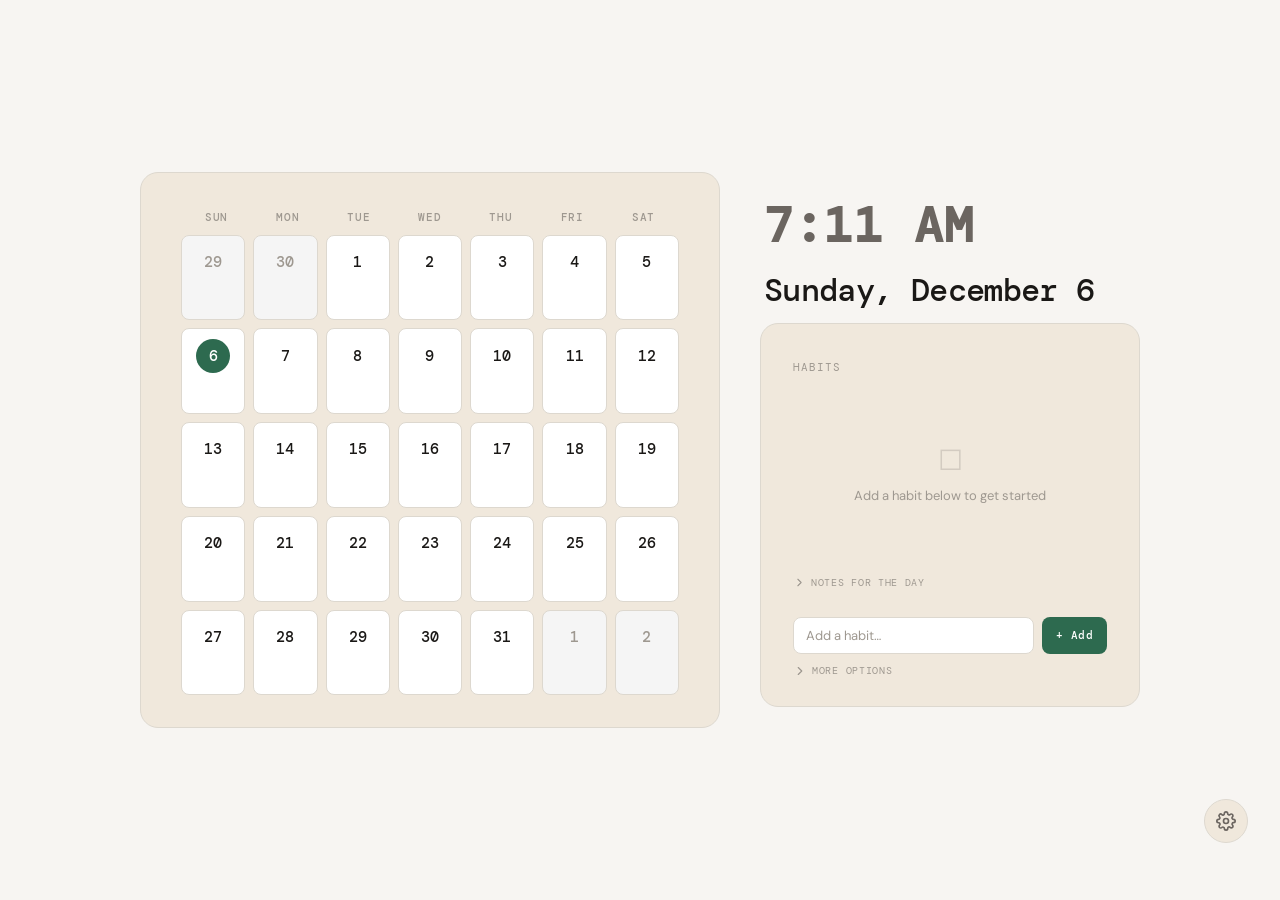
==== commit ffac4aeb: "Update index.html journal now open, streak + month trackers closed by default" ====
--- a/index.html
+++ b/index.html
@@ -1377,7 +1377,7 @@
     <div class="settings-section">
       <div class="settings-label">Journal</div>
       <label class="settings-checkbox">
-        <input type="checkbox" id="toggle-journal" />
+        <input type="checkbox" id="toggle-journal" checked />
         <span>Show daily notes</span>
       </label>
     </div>
@@ -1385,11 +1385,11 @@
     <div class="settings-section">
       <div class="settings-label">Display</div>
       <label class="settings-checkbox">
-        <input type="checkbox" id="toggle-streak" checked />
+        <input type="checkbox" id="toggle-streak" />
         <span>Show current streak</span>
       </label>
       <label class="settings-checkbox">
-        <input type="checkbox" id="toggle-month" checked />
+        <input type="checkbox" id="toggle-month" />
         <span>Show month completions</span>
       </label>
     </div>
@@ -1429,7 +1429,7 @@
   let clockFormat = '12';     // '24' | '12'
   let darkMode = 'off';       // 'off' | 'system' | 'time'
   let completedBehavior = 'keep'; // 'keep' | 'bottom' | 'hide'
-  let showJournal = false;
+  let showJournal = true;
   let manualTheme = 'tan';
   let editingId = null;
 
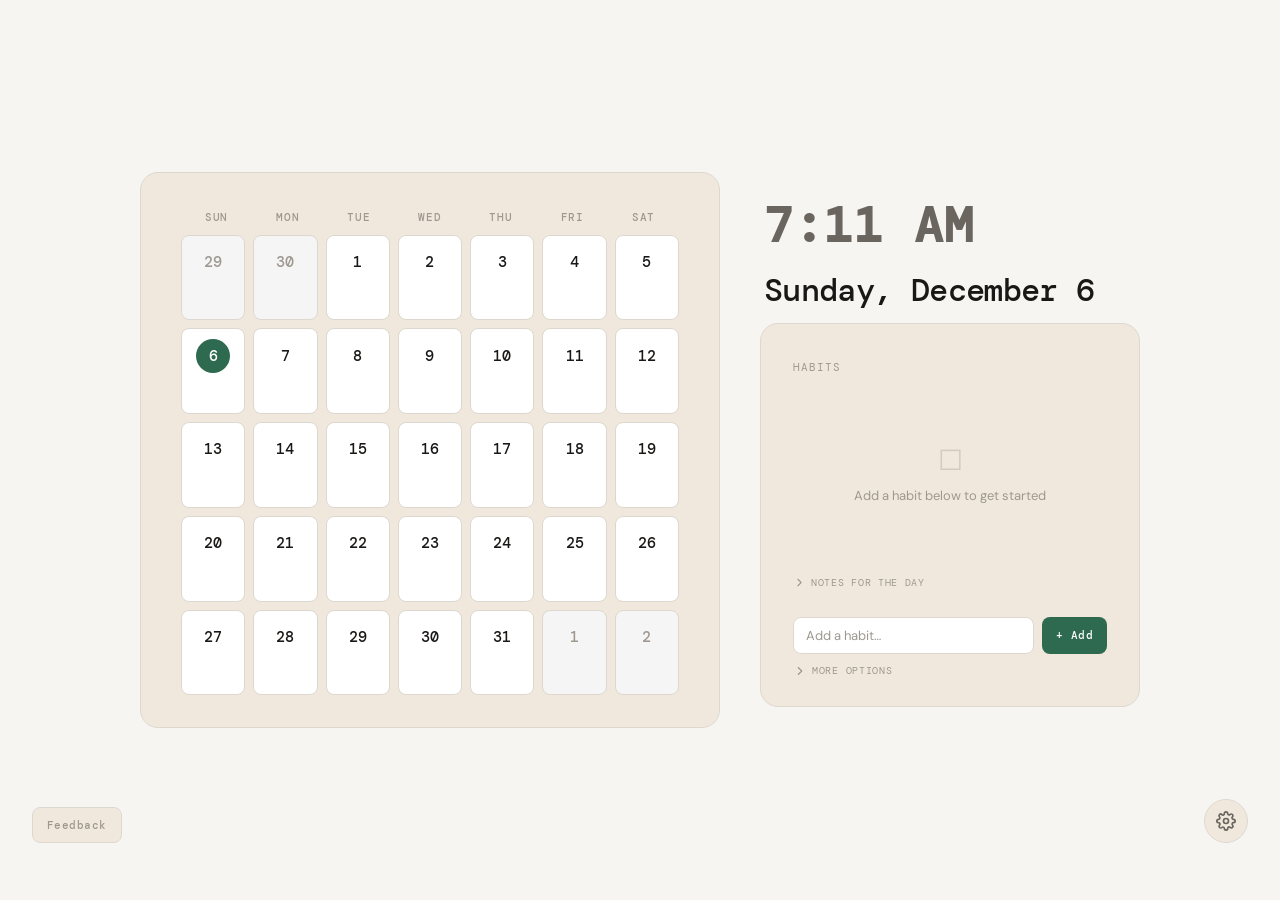
==== commit 9b26ad4a: "Update index.html added "feedback" button" ====
--- a/index.html
+++ b/index.html
@@ -905,6 +905,30 @@
 ::-webkit-scrollbar { width: 4px; }
 ::-webkit-scrollbar-track { background: transparent; }
 ::-webkit-scrollbar-thumb { background: var(--border); border-radius: 2px; }
+.feedback-btn {
+  position: fixed;
+  bottom: calc(2rem + 25px);
+  left: 2rem;
+  font-family: var(--font-mono);
+  font-size: 11px;
+  font-weight: 500;
+  letter-spacing: 0.04em;
+  color: var(--text-muted);
+  text-decoration: none;
+  padding: 10px 14px;
+  border: 1px solid var(--border);
+  border-radius: var(--r);
+  background: var(--surface);
+  transition: color 0.15s, border-color 0.15s, background 0.15s;
+  z-index: 50;
+}
+
+.feedback-btn:hover {
+  color: var(--accent);
+  border-color: var(--accent);
+  background: var(--accent-light);
+}
+
 /* ── Settings gear ─────────────────────────── */
 .settings-gear {
   position: fixed;
@@ -1288,7 +1312,7 @@
   </div><!-- end .habits-column -->
 </div>
 
-<!-- Settings gear -->
+<a class="feedback-btn" href="https://forms.gle/PGDr3dDRosRs5nKt5" target="_blank" rel="noopener">Feedback</a>
 <button class="settings-gear" id="settings-gear" aria-label="Open settings" title="Settings">
   <svg viewBox="0 0 24 24" fill="none" stroke="currentColor" stroke-width="2" stroke-linecap="round" stroke-linejoin="round">
     <circle cx="12" cy="12" r="3"></circle>
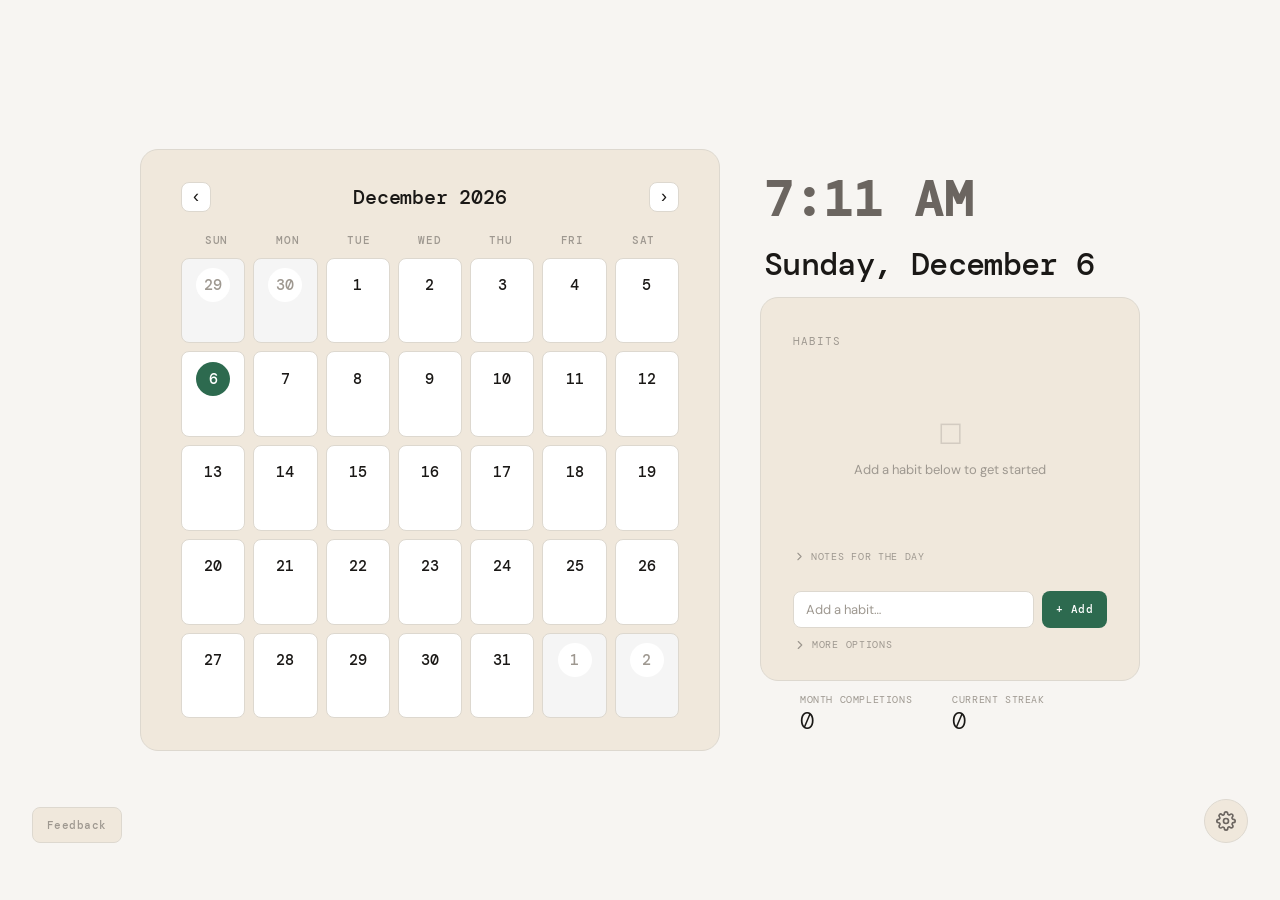
==== commit ae21d477: "Update index.html implemented kaveh's feedback" ====
--- a/index.html
+++ b/index.html
@@ -51,6 +51,39 @@
   padding: 7rem 8rem;
 }
 
+.cal-month-nav {
+  display: flex;
+  align-items: center;
+  justify-content: space-between;
+  margin-bottom: 1rem;
+  flex-shrink: 0;
+}
+
+.cal-month-label {
+  font-family: var(--font-mono);
+  font-size: 20px;
+  font-weight: 500;
+  color: var(--text-primary);
+  letter-spacing: -0.01em;
+}
+
+.cal-month-btn {
+  width: 30px;
+  height: 30px;
+  border: 1px solid var(--border);
+  background: #ffffff;
+  border-radius: var(--r);
+  cursor: pointer;
+  color: #1a1816;
+  font-size: 18px;
+  display: flex;
+  align-items: center;
+  justify-content: center;
+  transition: background 0.1s, border-color 0.1s, color 0.1s;
+}
+
+.cal-month-btn:hover { background: var(--accent); border-color: var(--accent); color: #ffffff; }
+
 /* ── LEFT: Calendar ───────────────────────────── */
 .cal-column {
   display: flex;
@@ -224,7 +257,7 @@
   font-family: var(--font-mono);
   font-size: 15px;
   font-weight: 500;
-  color: var(--text-primary);
+  color: #1a1816;
   line-height: 1;
   width: 34px;
   height: 34px;
@@ -234,6 +267,7 @@
   border-radius: 50%;
   flex-shrink: 0;
   transition: background 0.1s, color 0.1s;
+  background: #ffffff;
 }
 
 .cal-day.other-month .cal-day-num { color: var(--text-muted); }
@@ -245,8 +279,6 @@
 }
 
 .cal-day.selected:not(.today) .cal-day-num {
-  outline: 2px solid var(--accent);
-  outline-offset: 1px;
   background: var(--accent-light);
   color: var(--accent-text);
 }
@@ -263,12 +295,12 @@
   width: 6px;
   height: 6px;
   border-radius: 50%;
-  background: var(--accent-mid);
-  opacity: 0.25;
-  transition: opacity 0.1s;
-}
-
-.dot.done { opacity: 1; }
+  background: #1a1816;
+  opacity: 0.2;
+  transition: opacity 0.1s, background 0.1s;
+}
+
+.dot.done { opacity: 1; background: var(--accent); }
 
 /* Footer row */
 .cal-footer {
@@ -487,14 +519,14 @@
 .habit-name {
   font-size: 14px;
   font-weight: 400;
-  color: var(--text-primary);
+  color: #1a1816;
   white-space: nowrap;
   overflow: hidden;
   text-overflow: ellipsis;
   cursor: text;
 }
 
-.habit-name:hover { text-decoration: underline; text-decoration-color: var(--border-strong); }
+.habit-name:hover { text-decoration: underline; text-decoration-color: #b8b0a2; }
 
 .habit-card.done .habit-name { color: var(--done-text); }
 
@@ -860,6 +892,8 @@
 .mini-cal-day.today:hover { background: var(--accent); opacity: 0.9; }
 .mini-cal-day.selected { background: var(--accent); color: #fff; }
 .mini-cal-day.selected:hover { background: var(--accent); }
+.mini-cal-day.disabled { opacity: 0.25; cursor: not-allowed; }
+.mini-cal-day.disabled:hover { background: none; }
 
 .mini-cal-footer {
   display: flex;
@@ -1197,6 +1231,11 @@
   <!-- LEFT: Calendar -->
   <div class="cal-column">
     <aside class="cal-pane">
+      <div class="cal-month-nav">
+        <button class="cal-month-btn" id="prev-month">&#8249;</button>
+        <span class="cal-month-label" id="cal-month-label"></span>
+        <button class="cal-month-btn" id="next-month">&#8250;</button>
+      </div>
       <div class="cal-dow" id="cal-dow"></div>
 
       <div class="cal-grid" id="cal-grid"></div>
@@ -1409,11 +1448,11 @@
     <div class="settings-section">
       <div class="settings-label">Display</div>
       <label class="settings-checkbox">
-        <input type="checkbox" id="toggle-streak" />
+        <input type="checkbox" id="toggle-streak" checked />
         <span>Show current streak</span>
       </label>
       <label class="settings-checkbox">
-        <input type="checkbox" id="toggle-month" />
+        <input type="checkbox" id="toggle-month" checked />
         <span>Show month completions</span>
       </label>
     </div>
@@ -1475,12 +1514,29 @@
     localStorage.setItem('habit-tracker-v2', JSON.stringify({ habits, checks, journalEntries }));
   }
 
-  function calcStreak(hid) {
+  // Returns scheduled habit IDs for a given dateKey
+  function scheduledFor(dk) {
+    const d = new Date(dk + 'T12:00:00');
+    const dow = d.getDay();
+    return habits.filter(h => {
+      const isScheduled = !h.days || h.days.includes(dow);
+      const inRange = (!h.startDate || dk >= h.startDate) && (!h.endDate || dk <= h.endDate);
+      return isScheduled && inRange;
+    });
+  }
+
+  function allDone(dk) {
+    const sched = scheduledFor(dk);
+    return sched.length > 0 && sched.every(h => checks[h.id + ':' + dk]);
+  }
+
+  function calcStreak() {
     let s = 0;
     const base = new Date(todayKey + 'T12:00:00');
     for (let i = 0; i < 365; i++) {
       const d = new Date(base); d.setDate(base.getDate() - i);
-      if (checks[hid + ':' + dateKey(d)]) s++; else break;
+      const dk = dateKey(d);
+      if (allDone(dk)) s++; else break;
     }
     return s;
   }
@@ -1498,6 +1554,7 @@
 
   function renderCalendar() {
     renderDow();
+    document.getElementById('cal-month-label').textContent = MONTH_NAMES[viewMonth] + ' ' + viewYear;
     const grid = document.getElementById('cal-grid');
     grid.innerHTML = '';
 
@@ -1519,11 +1576,10 @@
     let monthDone = 0;
     for (let d = 1; d <= daysInMonth; d++) {
       const dk = dateKey(new Date(viewYear, viewMonth, d));
-      habits.forEach(h => { if (checks[h.id+':'+dk]) monthDone++; });
+      if (allDone(dk)) monthDone++;
     }
     document.getElementById('stat-month').textContent = monthDone;
-    document.getElementById('stat-streak').textContent =
-      habits.length ? Math.max(...habits.map(h => calcStreak(h.id))) : 0;
+    document.getElementById('stat-streak').textContent = habits.length ? calcStreak() : 0;
   }
 
   function makeCell(date, other) {
@@ -1533,16 +1589,19 @@
     if (dk === todayKey) el.classList.add('today');
     if (dk === selectedKey) el.classList.add('selected');
 
-    // Gradual green background based on completion ratio
+    // Full-background green blend — darker green as % of scheduled habits completed
     if (habits.length) {
-      const done = habits.filter(h => checks[h.id + ':' + dk]).length;
-      const ratio = done / habits.length;
-      if (ratio > 0) {
-        // Interpolate from white (#ffffff) toward green (#b7e4c7) based on ratio
-        const r = Math.round(255 + (183 - 255) * ratio);
-        const g = Math.round(255 + (228 - 255) * ratio);
-        const b = Math.round(255 + (199 - 255) * ratio);
-        el.style.background = `rgb(${r},${g},${b})`;
+      const sched = scheduledFor(dk);
+      if (sched.length > 0) {
+        const done = sched.filter(h => checks[h.id + ':' + dk]).length;
+        const ratio = done / sched.length;
+        if (ratio > 0) {
+          // Interpolate white → #40916c (accent-mid) based on ratio
+          const r = Math.round(255 + (64  - 255) * ratio);
+          const g = Math.round(255 + (145 - 255) * ratio);
+          const b = Math.round(255 + (108 - 255) * ratio);
+          el.style.background = `rgb(${r},${g},${b})`;
+        }
       }
     }
 
@@ -1554,7 +1613,9 @@
     const bottomStack = document.createElement('div');
     bottomStack.className = 'cell-bottom-stack';
 
-    if (journalEntries[dk] && journalEntries[dk].trim()) {
+    const hasNote = !!(journalEntries[dk] && journalEntries[dk].trim());
+
+    if (hasNote) {
       const note = document.createElement('div');
       note.className = 'note-icon';
       note.innerHTML = `<svg viewBox="0 0 24 24" fill="none" stroke="currentColor" stroke-width="2" stroke-linecap="round" stroke-linejoin="round"><path d="M12 20h9"/><path d="M16.5 3.5a2.121 2.121 0 0 1 3 3L7 19l-4 1 1-4Z"/></svg>
@@ -1766,11 +1827,16 @@
   function openEditDatePicker(which, id) {
     editPickerTargetId  = id;
     editPickerTargetEnd = (which === 'end');
-    pickerTarget = null; // disable regular picker
-
-    const inputId = which === 'start' ? `edit-start-date-${id}` : `edit-end-date-${id}`;
-    const wrapId  = which === 'start' ? `edit-start-wrap-${id}` : `edit-end-wrap-${id}`;
+    pickerTarget = null;
+
+    const inputId   = which === 'start' ? `edit-start-date-${id}` : `edit-end-date-${id}`;
+    const otherInputId = which === 'start' ? `edit-end-date-${id}`   : `edit-start-date-${id}`;
+    const wrapId    = which === 'start' ? `edit-start-wrap-${id}` : `edit-end-wrap-${id}`;
     const raw = document.getElementById(inputId).dataset.isoValue || '';
+    const otherRaw = document.getElementById(otherInputId).dataset.isoValue || '';
+    pickerConstraint = otherRaw
+      ? (which === 'start' ? { max: otherRaw } : { min: otherRaw })
+      : null;
     if (raw) {
       const d = new Date(raw + 'T12:00:00');
       pickerYear = d.getFullYear();
@@ -1811,27 +1877,34 @@
       const isToday = dk === todayKey;
       const isSelected = dk === selectedIso;
       const showToday = isToday && (!selectedIso || isSelected);
+      const disabled = pickerConstraint
+        ? (pickerConstraint.max && dk > pickerConstraint.max) ||
+          (pickerConstraint.min && dk < pickerConstraint.min)
+        : false;
       const btn = document.createElement('button');
       btn.className = 'mini-cal-day' +
         (other ? ' other-month' : '') +
         (showToday ? ' today' : '') +
-        (isSelected ? ' selected' : '');
+        (isSelected ? ' selected' : '') +
+        (disabled ? ' disabled' : '');
       btn.textContent = date.getDate();
-      btn.addEventListener('click', e => {
-        e.stopPropagation();
-        if (_editPickerInputId) {
-          const inp = document.getElementById(_editPickerInputId);
-          inp.dataset.isoValue = dk;
-          const d = new Date(dk + 'T12:00:00');
-          inp.value = d.toLocaleDateString('en-US', { month:'short', day:'numeric', year:'numeric' });
-          closeDatePicker();
-          _editPickerInputId = null;
-          editPickerTargetId = null;
-        } else {
-          selectPickerDate(dk);
-          closeDatePicker();
-        }
-      });
+      if (!disabled) {
+        btn.addEventListener('click', e => {
+          e.stopPropagation();
+          if (_editPickerInputId) {
+            const inp = document.getElementById(_editPickerInputId);
+            inp.dataset.isoValue = dk;
+            const d = new Date(dk + 'T12:00:00');
+            inp.value = d.toLocaleDateString('en-US', { month:'short', day:'numeric', year:'numeric' });
+            closeDatePicker();
+            _editPickerInputId = null;
+            editPickerTargetId = null;
+          } else {
+            selectPickerDate(dk);
+            closeDatePicker();
+          }
+        });
+      }
       return btn;
     };
 
@@ -1875,6 +1948,7 @@
   let pickerTarget = null; // 'start' | 'end'
   let pickerYear = new Date().getFullYear();
   let pickerMonth = new Date().getMonth();
+  let pickerConstraint = null; // { min: 'YYYY-MM-DD' } or { max: 'YYYY-MM-DD' } or null
 
   function positionPopup(popup, anchorRect) {
     const popupH = popup.offsetHeight || 320; // estimated height before render
@@ -1899,8 +1973,13 @@
     pickerTarget = target;
     _editPickerInputId = null;
     const inputId = target === 'start' ? 'habit-start-date' : 'habit-end-date';
+    const otherId  = target === 'start' ? 'habit-end-date'   : 'habit-start-date';
     const wrapId  = target === 'start' ? 'start-date-wrap'  : 'end-date-wrap';
     const raw = document.getElementById(inputId).dataset.isoValue || '';
+    const otherRaw = document.getElementById(otherId).dataset.isoValue || '';
+    pickerConstraint = otherRaw
+      ? (target === 'start' ? { max: otherRaw } : { min: otherRaw })
+      : null;
     if (raw) {
       const d = new Date(raw + 'T12:00:00');
       pickerYear = d.getFullYear();
@@ -1964,17 +2043,24 @@
     const isToday = dk === todayKey;
     const isSelected = dk === selectedIso;
     const showToday = isToday && (!selectedIso || isSelected);
+    const disabled = pickerConstraint
+      ? (pickerConstraint.max && dk > pickerConstraint.max) ||
+        (pickerConstraint.min && dk < pickerConstraint.min)
+      : false;
     const btn = document.createElement('button');
     btn.className = 'mini-cal-day' +
       (other ? ' other-month' : '') +
       (showToday ? ' today' : '') +
-      (isSelected ? ' selected' : '');
+      (isSelected ? ' selected' : '') +
+      (disabled ? ' disabled' : '');
     btn.textContent = date.getDate();
-    btn.addEventListener('click', e => {
-      e.stopPropagation();
-      selectPickerDate(dk);
-      closeDatePicker();
-    });
+    if (!disabled) {
+      btn.addEventListener('click', e => {
+        e.stopPropagation();
+        selectPickerDate(dk);
+        closeDatePicker();
+      });
+    }
     return btn;
   }
 
@@ -2041,6 +2127,15 @@
   moreToggle.addEventListener('click', () => {
     const open = morePanel.classList.toggle('open');
     moreToggle.setAttribute('aria-expanded', String(open));
+    // Pre-fill start date with today if empty
+    if (open) {
+      const startInp = document.getElementById('habit-start-date');
+      if (!startInp.dataset.isoValue) {
+        startInp.dataset.isoValue = selectedKey;
+        const d = new Date(selectedKey + 'T12:00:00');
+        startInp.value = d.toLocaleDateString('en-US', { month:'short', day:'numeric', year:'numeric' });
+      }
+    }
   });
 
   // ── Day-of-week selector ────────────────────────────────
@@ -2069,7 +2164,7 @@
     const name = inp.value.trim();
     if (!name) return;
     const days = getSelectedDays();
-    const startDate = document.getElementById('habit-start-date').dataset.isoValue || null;
+    const startDate = document.getElementById('habit-start-date').dataset.isoValue || selectedKey;
     const endDate = document.getElementById('habit-end-date').dataset.isoValue || null;
     habits.push({
       id: Date.now().toString(), name,
@@ -2086,6 +2181,16 @@
     moreToggle.setAttribute('aria-expanded', 'false');
     save(); renderCalendar(); renderHabits();
   }
+  document.getElementById('prev-month').addEventListener('click', () => {
+    if (--viewMonth < 0) { viewMonth = 11; viewYear--; }
+    renderCalendar();
+  });
+
+  document.getElementById('next-month').addEventListener('click', () => {
+    if (++viewMonth > 11) { viewMonth = 0; viewYear++; }
+    renderCalendar();
+  });
+
   load(); renderCalendar(); renderHabits();
 
   // ── Settings: theme palettes ───────────────────────────
